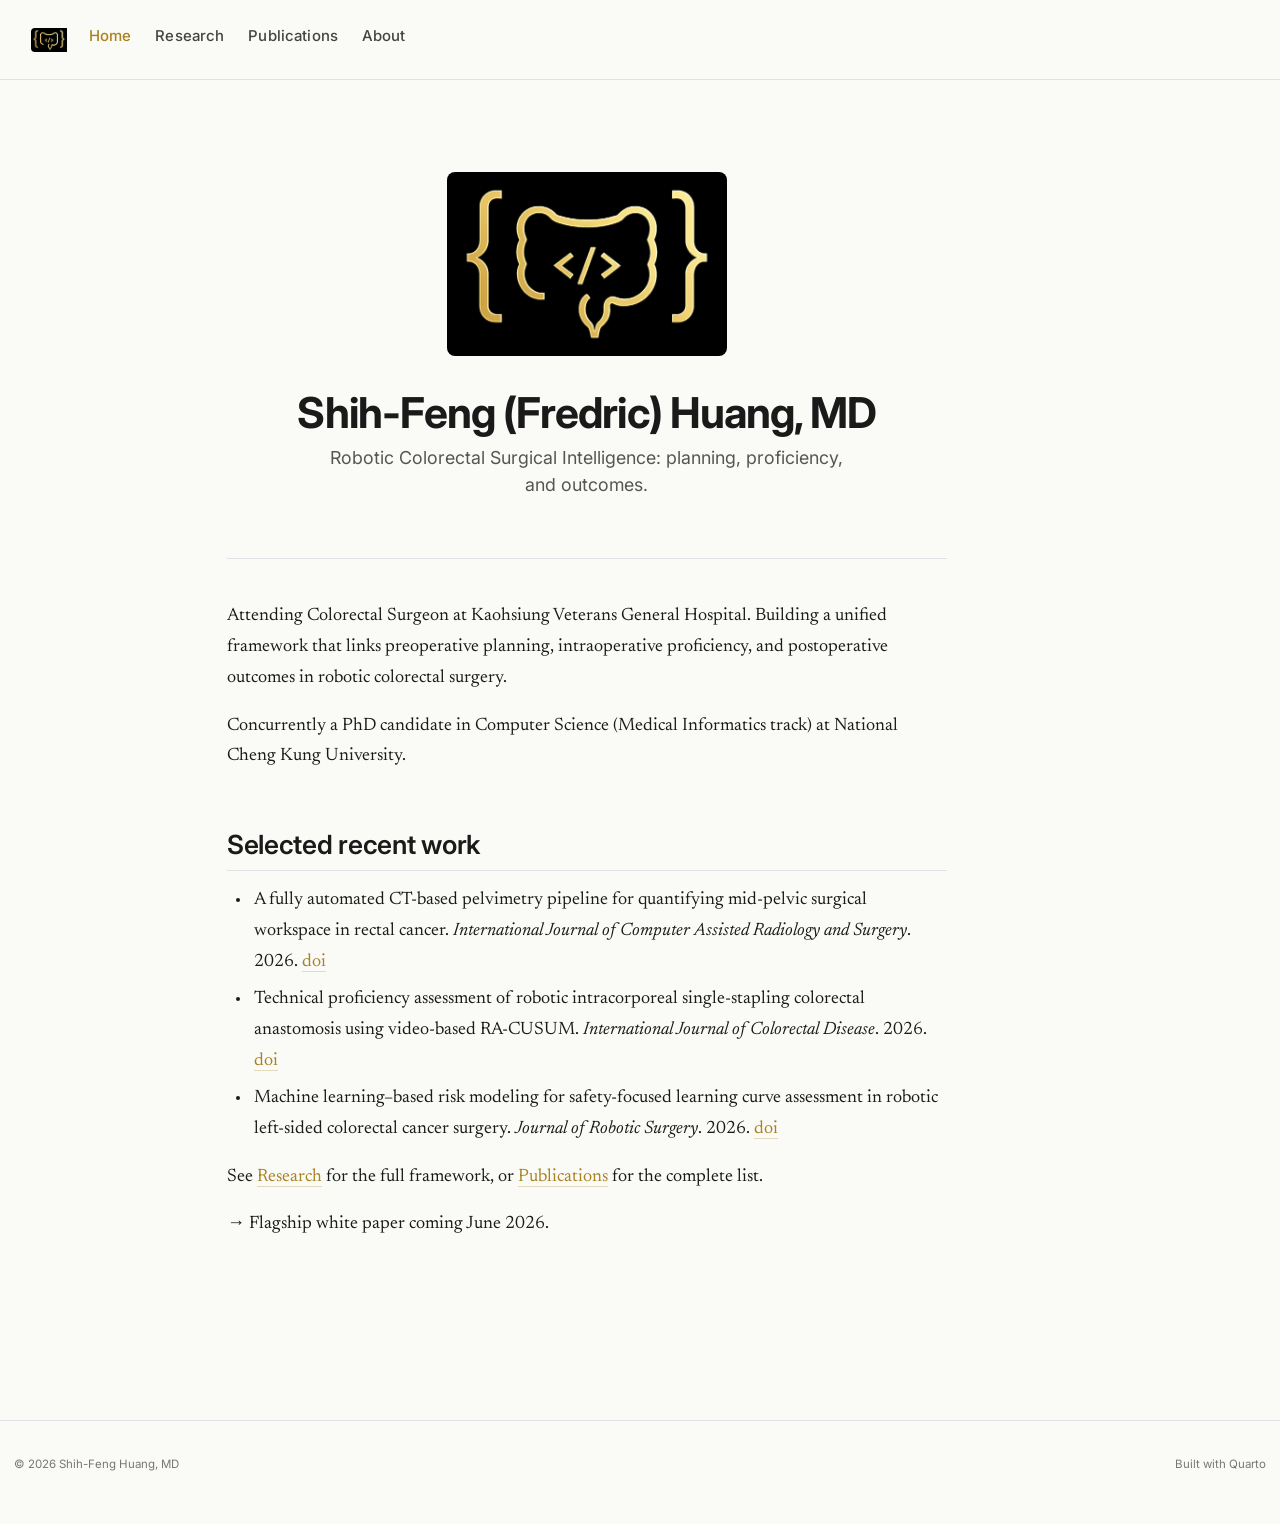
==== docs/index.html @ 1a80622a "Brand the site: Colon & Code_ logo, gold accent palette, serif typography, hero section" ====
<!DOCTYPE html>
<html xmlns="http://www.w3.org/1999/xhtml" lang="en" xml:lang="en"><head>

<meta charset="utf-8">
<meta name="generator" content="quarto-1.5.57">

<meta name="viewport" content="width=device-width, initial-scale=1.0, user-scalable=yes">


<title>Shih-Feng (Fredric) Huang, MD – Shih-Feng Huang, MD</title>
<style>
code{white-space: pre-wrap;}
span.smallcaps{font-variant: small-caps;}
div.columns{display: flex; gap: min(4vw, 1.5em);}
div.column{flex: auto; overflow-x: auto;}
div.hanging-indent{margin-left: 1.5em; text-indent: -1.5em;}
ul.task-list{list-style: none;}
ul.task-list li input[type="checkbox"] {
  width: 0.8em;
  margin: 0 0.8em 0.2em -1em; /* quarto-specific, see https://github.com/quarto-dev/quarto-cli/issues/4556 */ 
  vertical-align: middle;
}
</style>


<script src="site_libs/quarto-nav/quarto-nav.js"></script>
<script src="site_libs/quarto-nav/headroom.min.js"></script>
<script src="site_libs/clipboard/clipboard.min.js"></script>
<script src="site_libs/quarto-search/autocomplete.umd.js"></script>
<script src="site_libs/quarto-search/fuse.min.js"></script>
<script src="site_libs/quarto-search/quarto-search.js"></script>
<meta name="quarto:offset" content="./">
<link href="./assets/favicon.png" rel="icon" type="image/png">
<script src="site_libs/quarto-html/quarto.js"></script>
<script src="site_libs/quarto-html/popper.min.js"></script>
<script src="site_libs/quarto-html/tippy.umd.min.js"></script>
<script src="site_libs/quarto-html/anchor.min.js"></script>
<link href="site_libs/quarto-html/tippy.css" rel="stylesheet">
<link href="site_libs/quarto-html/quarto-syntax-highlighting.css" rel="stylesheet" id="quarto-text-highlighting-styles">
<script src="site_libs/bootstrap/bootstrap.min.js"></script>
<link href="site_libs/bootstrap/bootstrap-icons.css" rel="stylesheet">
<link href="site_libs/bootstrap/bootstrap.min.css" rel="stylesheet" id="quarto-bootstrap" data-mode="light">
<script id="quarto-search-options" type="application/json">{
  "location": "navbar",
  "copy-button": false,
  "collapse-after": 3,
  "panel-placement": "end",
  "type": "overlay",
  "limit": 50,
  "keyboard-shortcut": [
    "f",
    "/",
    "s"
  ],
  "show-item-context": false,
  "language": {
    "search-no-results-text": "No results",
    "search-matching-documents-text": "matching documents",
    "search-copy-link-title": "Copy link to search",
    "search-hide-matches-text": "Hide additional matches",
    "search-more-match-text": "more match in this document",
    "search-more-matches-text": "more matches in this document",
    "search-clear-button-title": "Clear",
    "search-text-placeholder": "",
    "search-detached-cancel-button-title": "Cancel",
    "search-submit-button-title": "Submit",
    "search-label": "Search"
  }
}</script>


</head>

<body class="nav-fixed fullcontent">

<div id="quarto-search-results"></div>
  <header id="quarto-header" class="headroom fixed-top">
    <nav class="navbar navbar-expand-lg " data-bs-theme="dark">
      <div class="navbar-container container-fluid">
      <div class="navbar-brand-container mx-auto">
    <a href="./index.html" class="navbar-brand navbar-brand-logo">
    <img src="./assets/logo-nav.png" alt="Colon &amp; Code_ brand mark" class="navbar-logo">
    </a>
  </div>
            <div id="quarto-search" class="" title="Search"></div>
          <button class="navbar-toggler" type="button" data-bs-toggle="collapse" data-bs-target="#navbarCollapse" aria-controls="navbarCollapse" role="menu" aria-expanded="false" aria-label="Toggle navigation" onclick="if (window.quartoToggleHeadroom) { window.quartoToggleHeadroom(); }">
  <span class="navbar-toggler-icon"></span>
</button>
          <div class="collapse navbar-collapse" id="navbarCollapse">
            <ul class="navbar-nav navbar-nav-scroll me-auto">
  <li class="nav-item">
    <a class="nav-link active" href="./index.html" aria-current="page"> 
<span class="menu-text">Home</span></a>
  </li>  
  <li class="nav-item">
    <a class="nav-link" href="./research.html"> 
<span class="menu-text">Research</span></a>
  </li>  
  <li class="nav-item">
    <a class="nav-link" href="./publications.html"> 
<span class="menu-text">Publications</span></a>
  </li>  
  <li class="nav-item">
    <a class="nav-link" href="./about.html"> 
<span class="menu-text">About</span></a>
  </li>  
</ul>
            <ul class="navbar-nav navbar-nav-scroll ms-auto">
  <li class="nav-item compact">
    <a class="nav-link" href="https://github.com/odafeng"> <i class="bi bi-github" role="img" aria-label="GitHub">
</i> 
<span class="menu-text"></span></a>
  </li>  
  <li class="nav-item compact">
    <a class="nav-link" href="https://www.linkedin.com/in/fredrichuang/"> <i class="bi bi-linkedin" role="img" aria-label="LinkedIn">
</i> 
<span class="menu-text"></span></a>
  </li>  
</ul>
          </div> <!-- /navcollapse -->
            <div class="quarto-navbar-tools">
</div>
      </div> <!-- /container-fluid -->
    </nav>
</header>
<!-- content -->
<div id="quarto-content" class="quarto-container page-columns page-rows-contents page-layout-article page-navbar">
<!-- sidebar -->
<!-- margin-sidebar -->
    
<!-- main -->
<main class="content" id="quarto-document-content">




<div class="hero-section">
<p><img src="assets/logo-hero.png" class="hero-logo img-fluid" alt="Colon &amp; Code_ brand mark"></p>
<section id="shih-feng-fredric-huang-md" class="level1">
<h1>Shih-Feng (Fredric) Huang, MD</h1>
<div class="hero-subtitle">
<p>Robotic Colorectal Surgical Intelligence: planning, proficiency, and outcomes.</p>
</div>
</section>
</div>
<p>Attending Colorectal Surgeon at Kaohsiung Veterans General Hospital. Building a unified framework that links preoperative planning, intraoperative proficiency, and postoperative outcomes in robotic colorectal surgery.</p>
<p>Concurrently a PhD candidate in Computer Science (Medical Informatics track) at National Cheng Kung University.</p>
<section id="selected-recent-work" class="level2">
<h2 class="anchored" data-anchor-id="selected-recent-work">Selected recent work</h2>
<ul>
<li>A fully automated CT-based pelvimetry pipeline for quantifying mid-pelvic surgical workspace in rectal cancer. <em>International Journal of Computer Assisted Radiology and Surgery</em>. 2026. <a href="https://doi.org/10.1007/s11548-026-03606-2">doi</a></li>
<li>Technical proficiency assessment of robotic intracorporeal single-stapling colorectal anastomosis using video-based RA-CUSUM. <em>International Journal of Colorectal Disease</em>. 2026. <a href="https://doi.org/10.1007/s00384-025-05078-3">doi</a></li>
<li>Machine learning–based risk modeling for safety-focused learning curve assessment in robotic left-sided colorectal cancer surgery. <em>Journal of Robotic Surgery</em>. 2026. <a href="https://doi.org/10.1007/s11701-025-03088-5">doi</a></li>
</ul>
<p>See <a href="./research.html">Research</a> for the full framework, or <a href="./publications.html">Publications</a> for the complete list.</p>
<p>→ Flagship white paper coming June 2026.</p>


</section>

</main> <!-- /main -->
<script id="quarto-html-after-body" type="application/javascript">
window.document.addEventListener("DOMContentLoaded", function (event) {
  const toggleBodyColorMode = (bsSheetEl) => {
    const mode = bsSheetEl.getAttribute("data-mode");
    const bodyEl = window.document.querySelector("body");
    if (mode === "dark") {
      bodyEl.classList.add("quarto-dark");
      bodyEl.classList.remove("quarto-light");
    } else {
      bodyEl.classList.add("quarto-light");
      bodyEl.classList.remove("quarto-dark");
    }
  }
  const toggleBodyColorPrimary = () => {
    const bsSheetEl = window.document.querySelector("link#quarto-bootstrap");
    if (bsSheetEl) {
      toggleBodyColorMode(bsSheetEl);
    }
  }
  toggleBodyColorPrimary();  
  const icon = "";
  const anchorJS = new window.AnchorJS();
  anchorJS.options = {
    placement: 'right',
    icon: icon
  };
  anchorJS.add('.anchored');
  const isCodeAnnotation = (el) => {
    for (const clz of el.classList) {
      if (clz.startsWith('code-annotation-')) {                     
        return true;
      }
    }
    return false;
  }
  const onCopySuccess = function(e) {
    // button target
    const button = e.trigger;
    // don't keep focus
    button.blur();
    // flash "checked"
    button.classList.add('code-copy-button-checked');
    var currentTitle = button.getAttribute("title");
    button.setAttribute("title", "Copied!");
    let tooltip;
    if (window.bootstrap) {
      button.setAttribute("data-bs-toggle", "tooltip");
      button.setAttribute("data-bs-placement", "left");
      button.setAttribute("data-bs-title", "Copied!");
      tooltip = new bootstrap.Tooltip(button, 
        { trigger: "manual", 
          customClass: "code-copy-button-tooltip",
          offset: [0, -8]});
      tooltip.show();    
    }
    setTimeout(function() {
      if (tooltip) {
        tooltip.hide();
        button.removeAttribute("data-bs-title");
        button.removeAttribute("data-bs-toggle");
        button.removeAttribute("data-bs-placement");
      }
      button.setAttribute("title", currentTitle);
      button.classList.remove('code-copy-button-checked');
    }, 1000);
    // clear code selection
    e.clearSelection();
  }
  const getTextToCopy = function(trigger) {
      const codeEl = trigger.previousElementSibling.cloneNode(true);
      for (const childEl of codeEl.children) {
        if (isCodeAnnotation(childEl)) {
          childEl.remove();
        }
      }
      return codeEl.innerText;
  }
  const clipboard = new window.ClipboardJS('.code-copy-button:not([data-in-quarto-modal])', {
    text: getTextToCopy
  });
  clipboard.on('success', onCopySuccess);
  if (window.document.getElementById('quarto-embedded-source-code-modal')) {
    // For code content inside modals, clipBoardJS needs to be initialized with a container option
    // TODO: Check when it could be a function (https://github.com/zenorocha/clipboard.js/issues/860)
    const clipboardModal = new window.ClipboardJS('.code-copy-button[data-in-quarto-modal]', {
      text: getTextToCopy,
      container: window.document.getElementById('quarto-embedded-source-code-modal')
    });
    clipboardModal.on('success', onCopySuccess);
  }
    var localhostRegex = new RegExp(/^(?:http|https):\/\/localhost\:?[0-9]*\//);
    var mailtoRegex = new RegExp(/^mailto:/);
      var filterRegex = new RegExp("https:\/\/research\.shihfenghuang\.com");
    var isInternal = (href) => {
        return filterRegex.test(href) || localhostRegex.test(href) || mailtoRegex.test(href);
    }
    // Inspect non-navigation links and adorn them if external
 	var links = window.document.querySelectorAll('a[href]:not(.nav-link):not(.navbar-brand):not(.toc-action):not(.sidebar-link):not(.sidebar-item-toggle):not(.pagination-link):not(.no-external):not([aria-hidden]):not(.dropdown-item):not(.quarto-navigation-tool):not(.about-link)');
    for (var i=0; i<links.length; i++) {
      const link = links[i];
      if (!isInternal(link.href)) {
        // undo the damage that might have been done by quarto-nav.js in the case of
        // links that we want to consider external
        if (link.dataset.originalHref !== undefined) {
          link.href = link.dataset.originalHref;
        }
      }
    }
  function tippyHover(el, contentFn, onTriggerFn, onUntriggerFn) {
    const config = {
      allowHTML: true,
      maxWidth: 500,
      delay: 100,
      arrow: false,
      appendTo: function(el) {
          return el.parentElement;
      },
      interactive: true,
      interactiveBorder: 10,
      theme: 'quarto',
      placement: 'bottom-start',
    };
    if (contentFn) {
      config.content = contentFn;
    }
    if (onTriggerFn) {
      config.onTrigger = onTriggerFn;
    }
    if (onUntriggerFn) {
      config.onUntrigger = onUntriggerFn;
    }
    window.tippy(el, config); 
  }
  const noterefs = window.document.querySelectorAll('a[role="doc-noteref"]');
  for (var i=0; i<noterefs.length; i++) {
    const ref = noterefs[i];
    tippyHover(ref, function() {
      // use id or data attribute instead here
      let href = ref.getAttribute('data-footnote-href') || ref.getAttribute('href');
      try { href = new URL(href).hash; } catch {}
      const id = href.replace(/^#\/?/, "");
      const note = window.document.getElementById(id);
      if (note) {
        return note.innerHTML;
      } else {
        return "";
      }
    });
  }
  const xrefs = window.document.querySelectorAll('a.quarto-xref');
  const processXRef = (id, note) => {
    // Strip column container classes
    const stripColumnClz = (el) => {
      el.classList.remove("page-full", "page-columns");
      if (el.children) {
        for (const child of el.children) {
          stripColumnClz(child);
        }
      }
    }
    stripColumnClz(note)
    if (id === null || id.startsWith('sec-')) {
      // Special case sections, only their first couple elements
      const container = document.createElement("div");
      if (note.children && note.children.length > 2) {
        container.appendChild(note.children[0].cloneNode(true));
        for (let i = 1; i < note.children.length; i++) {
          const child = note.children[i];
          if (child.tagName === "P" && child.innerText === "") {
            continue;
          } else {
            container.appendChild(child.cloneNode(true));
            break;
          }
        }
        if (window.Quarto?.typesetMath) {
          window.Quarto.typesetMath(container);
        }
        return container.innerHTML
      } else {
        if (window.Quarto?.typesetMath) {
          window.Quarto.typesetMath(note);
        }
        return note.innerHTML;
      }
    } else {
      // Remove any anchor links if they are present
      const anchorLink = note.querySelector('a.anchorjs-link');
      if (anchorLink) {
        anchorLink.remove();
      }
      if (window.Quarto?.typesetMath) {
        window.Quarto.typesetMath(note);
      }
      // TODO in 1.5, we should make sure this works without a callout special case
      if (note.classList.contains("callout")) {
        return note.outerHTML;
      } else {
        return note.innerHTML;
      }
    }
  }
  for (var i=0; i<xrefs.length; i++) {
    const xref = xrefs[i];
    tippyHover(xref, undefined, function(instance) {
      instance.disable();
      let url = xref.getAttribute('href');
      let hash = undefined; 
      if (url.startsWith('#')) {
        hash = url;
      } else {
        try { hash = new URL(url).hash; } catch {}
      }
      if (hash) {
        const id = hash.replace(/^#\/?/, "");
        const note = window.document.getElementById(id);
        if (note !== null) {
          try {
            const html = processXRef(id, note.cloneNode(true));
            instance.setContent(html);
          } finally {
            instance.enable();
            instance.show();
          }
        } else {
          // See if we can fetch this
          fetch(url.split('#')[0])
          .then(res => res.text())
          .then(html => {
            const parser = new DOMParser();
            const htmlDoc = parser.parseFromString(html, "text/html");
            const note = htmlDoc.getElementById(id);
            if (note !== null) {
              const html = processXRef(id, note);
              instance.setContent(html);
            } 
          }).finally(() => {
            instance.enable();
            instance.show();
          });
        }
      } else {
        // See if we can fetch a full url (with no hash to target)
        // This is a special case and we should probably do some content thinning / targeting
        fetch(url)
        .then(res => res.text())
        .then(html => {
          const parser = new DOMParser();
          const htmlDoc = parser.parseFromString(html, "text/html");
          const note = htmlDoc.querySelector('main.content');
          if (note !== null) {
            // This should only happen for chapter cross references
            // (since there is no id in the URL)
            // remove the first header
            if (note.children.length > 0 && note.children[0].tagName === "HEADER") {
              note.children[0].remove();
            }
            const html = processXRef(null, note);
            instance.setContent(html);
          } 
        }).finally(() => {
          instance.enable();
          instance.show();
        });
      }
    }, function(instance) {
    });
  }
      let selectedAnnoteEl;
      const selectorForAnnotation = ( cell, annotation) => {
        let cellAttr = 'data-code-cell="' + cell + '"';
        let lineAttr = 'data-code-annotation="' +  annotation + '"';
        const selector = 'span[' + cellAttr + '][' + lineAttr + ']';
        return selector;
      }
      const selectCodeLines = (annoteEl) => {
        const doc = window.document;
        const targetCell = annoteEl.getAttribute("data-target-cell");
        const targetAnnotation = annoteEl.getAttribute("data-target-annotation");
        const annoteSpan = window.document.querySelector(selectorForAnnotation(targetCell, targetAnnotation));
        const lines = annoteSpan.getAttribute("data-code-lines").split(",");
        const lineIds = lines.map((line) => {
          return targetCell + "-" + line;
        })
        let top = null;
        let height = null;
        let parent = null;
        if (lineIds.length > 0) {
            //compute the position of the single el (top and bottom and make a div)
            const el = window.document.getElementById(lineIds[0]);
            top = el.offsetTop;
            height = el.offsetHeight;
            parent = el.parentElement.parentElement;
          if (lineIds.length > 1) {
            const lastEl = window.document.getElementById(lineIds[lineIds.length - 1]);
            const bottom = lastEl.offsetTop + lastEl.offsetHeight;
            height = bottom - top;
          }
          if (top !== null && height !== null && parent !== null) {
            // cook up a div (if necessary) and position it 
            let div = window.document.getElementById("code-annotation-line-highlight");
            if (div === null) {
              div = window.document.createElement("div");
              div.setAttribute("id", "code-annotation-line-highlight");
              div.style.position = 'absolute';
              parent.appendChild(div);
            }
            div.style.top = top - 2 + "px";
            div.style.height = height + 4 + "px";
            div.style.left = 0;
            let gutterDiv = window.document.getElementById("code-annotation-line-highlight-gutter");
            if (gutterDiv === null) {
              gutterDiv = window.document.createElement("div");
              gutterDiv.setAttribute("id", "code-annotation-line-highlight-gutter");
              gutterDiv.style.position = 'absolute';
              const codeCell = window.document.getElementById(targetCell);
              const gutter = codeCell.querySelector('.code-annotation-gutter');
              gutter.appendChild(gutterDiv);
            }
            gutterDiv.style.top = top - 2 + "px";
            gutterDiv.style.height = height + 4 + "px";
          }
          selectedAnnoteEl = annoteEl;
        }
      };
      const unselectCodeLines = () => {
        const elementsIds = ["code-annotation-line-highlight", "code-annotation-line-highlight-gutter"];
        elementsIds.forEach((elId) => {
          const div = window.document.getElementById(elId);
          if (div) {
            div.remove();
          }
        });
        selectedAnnoteEl = undefined;
      };
        // Handle positioning of the toggle
    window.addEventListener(
      "resize",
      throttle(() => {
        elRect = undefined;
        if (selectedAnnoteEl) {
          selectCodeLines(selectedAnnoteEl);
        }
      }, 10)
    );
    function throttle(fn, ms) {
    let throttle = false;
    let timer;
      return (...args) => {
        if(!throttle) { // first call gets through
            fn.apply(this, args);
            throttle = true;
        } else { // all the others get throttled
            if(timer) clearTimeout(timer); // cancel #2
            timer = setTimeout(() => {
              fn.apply(this, args);
              timer = throttle = false;
            }, ms);
        }
      };
    }
      // Attach click handler to the DT
      const annoteDls = window.document.querySelectorAll('dt[data-target-cell]');
      for (const annoteDlNode of annoteDls) {
        annoteDlNode.addEventListener('click', (event) => {
          const clickedEl = event.target;
          if (clickedEl !== selectedAnnoteEl) {
            unselectCodeLines();
            const activeEl = window.document.querySelector('dt[data-target-cell].code-annotation-active');
            if (activeEl) {
              activeEl.classList.remove('code-annotation-active');
            }
            selectCodeLines(clickedEl);
            clickedEl.classList.add('code-annotation-active');
          } else {
            // Unselect the line
            unselectCodeLines();
            clickedEl.classList.remove('code-annotation-active');
          }
        });
      }
  const findCites = (el) => {
    const parentEl = el.parentElement;
    if (parentEl) {
      const cites = parentEl.dataset.cites;
      if (cites) {
        return {
          el,
          cites: cites.split(' ')
        };
      } else {
        return findCites(el.parentElement)
      }
    } else {
      return undefined;
    }
  };
  var bibliorefs = window.document.querySelectorAll('a[role="doc-biblioref"]');
  for (var i=0; i<bibliorefs.length; i++) {
    const ref = bibliorefs[i];
    const citeInfo = findCites(ref);
    if (citeInfo) {
      tippyHover(citeInfo.el, function() {
        var popup = window.document.createElement('div');
        citeInfo.cites.forEach(function(cite) {
          var citeDiv = window.document.createElement('div');
          citeDiv.classList.add('hanging-indent');
          citeDiv.classList.add('csl-entry');
          var biblioDiv = window.document.getElementById('ref-' + cite);
          if (biblioDiv) {
            citeDiv.innerHTML = biblioDiv.innerHTML;
          }
          popup.appendChild(citeDiv);
        });
        return popup.innerHTML;
      });
    }
  }
});
</script>
</div> <!-- /content -->
<footer class="footer">
  <div class="nav-footer">
    <div class="nav-footer-left">
<p>© 2026 Shih-Feng Huang, MD</p>
</div>   
    <div class="nav-footer-center">
      &nbsp;
    </div>
    <div class="nav-footer-right">
<p>Built with <a href="https://quarto.org">Quarto</a></p>
</div>
  </div>
</footer>




</body></html>
---- docs/site_libs/quarto-html/tippy.css ----
.tippy-box[data-animation=fade][data-state=hidden]{opacity:0}[data-tippy-root]{max-width:calc(100vw - 10px)}.tippy-box{position:relative;background-color:#333;color:#fff;border-radius:4px;font-size:14px;line-height:1.4;white-space:normal;outline:0;transition-property:transform,visibility,opacity}.tippy-box[data-placement^=top]>.tippy-arrow{bottom:0}.tippy-box[data-placement^=top]>.tippy-arrow:before{bottom:-7px;left:0;border-width:8px 8px 0;border-top-color:initial;transform-origin:center top}.tippy-box[data-placement^=bottom]>.tippy-arrow{top:0}.tippy-box[data-placement^=bottom]>.tippy-arrow:before{top:-7px;left:0;border-width:0 8px 8px;border-bottom-color:initial;transform-origin:center bottom}.tippy-box[data-placement^=left]>.tippy-arrow{right:0}.tippy-box[data-placement^=left]>.tippy-arrow:before{border-width:8px 0 8px 8px;border-left-color:initial;right:-7px;transform-origin:center left}.tippy-box[data-placement^=right]>.tippy-arrow{left:0}.tippy-box[data-placement^=right]>.tippy-arrow:before{left:-7px;border-width:8px 8px 8px 0;border-right-color:initial;transform-origin:center right}.tippy-box[data-inertia][data-state=visible]{transition-timing-function:cubic-bezier(.54,1.5,.38,1.11)}.tippy-arrow{width:16px;height:16px;color:#333}.tippy-arrow:before{content:"";position:absolute;border-color:transparent;border-style:solid}.tippy-content{position:relative;padding:5px 9px;z-index:1}
---- docs/site_libs/quarto-html/quarto-syntax-highlighting.css ----
/* quarto syntax highlight colors */
:root {
  --quarto-hl-ot-color: #003B4F;
  --quarto-hl-at-color: #657422;
  --quarto-hl-ss-color: #20794D;
  --quarto-hl-an-color: #5E5E5E;
  --quarto-hl-fu-color: #4758AB;
  --quarto-hl-st-color: #20794D;
  --quarto-hl-cf-color: #003B4F;
  --quarto-hl-op-color: #5E5E5E;
  --quarto-hl-er-color: #AD0000;
  --quarto-hl-bn-color: #AD0000;
  --quarto-hl-al-color: #AD0000;
  --quarto-hl-va-color: #111111;
  --quarto-hl-bu-color: inherit;
  --quarto-hl-ex-color: inherit;
  --quarto-hl-pp-color: #AD0000;
  --quarto-hl-in-color: #5E5E5E;
  --quarto-hl-vs-color: #20794D;
  --quarto-hl-wa-color: #5E5E5E;
  --quarto-hl-do-color: #5E5E5E;
  --quarto-hl-im-color: #00769E;
  --quarto-hl-ch-color: #20794D;
  --quarto-hl-dt-color: #AD0000;
  --quarto-hl-fl-color: #AD0000;
  --quarto-hl-co-color: #5E5E5E;
  --quarto-hl-cv-color: #5E5E5E;
  --quarto-hl-cn-color: #8f5902;
  --quarto-hl-sc-color: #5E5E5E;
  --quarto-hl-dv-color: #AD0000;
  --quarto-hl-kw-color: #003B4F;
}

/* other quarto variables */
:root {
  --quarto-font-monospace: "JetBrains Mono", "SF Mono", Menlo, monospace;
}

pre > code.sourceCode > span {
  color: #003B4F;
}

code span {
  color: #003B4F;
}

code.sourceCode > span {
  color: #003B4F;
}

div.sourceCode,
div.sourceCode pre.sourceCode {
  color: #003B4F;
}

code span.ot {
  color: #003B4F;
  font-style: inherit;
}

code span.at {
  color: #657422;
  font-style: inherit;
}

code span.ss {
  color: #20794D;
  font-style: inherit;
}

code span.an {
  color: #5E5E5E;
  font-style: inherit;
}

code span.fu {
  color: #4758AB;
  font-style: inherit;
}

code span.st {
  color: #20794D;
  font-style: inherit;
}

code span.cf {
  color: #003B4F;
  font-weight: bold;
  font-style: inherit;
}

code span.op {
  color: #5E5E5E;
  font-style: inherit;
}

code span.er {
  color: #AD0000;
  font-style: inherit;
}

code span.bn {
  color: #AD0000;
  font-style: inherit;
}

code span.al {
  color: #AD0000;
  font-style: inherit;
}

code span.va {
  color: #111111;
  font-style: inherit;
}

code span.bu {
  font-style: inherit;
}

code span.ex {
  font-style: inherit;
}

code span.pp {
  color: #AD0000;
  font-style: inherit;
}

code span.in {
  color: #5E5E5E;
  font-style: inherit;
}

code span.vs {
  color: #20794D;
  font-style: inherit;
}

code span.wa {
  color: #5E5E5E;
  font-style: italic;
}

code span.do {
  color: #5E5E5E;
  font-style: italic;
}

code span.im {
  color: #00769E;
  font-style: inherit;
}

code span.ch {
  color: #20794D;
  font-style: inherit;
}

code span.dt {
  color: #AD0000;
  font-style: inherit;
}

code span.fl {
  color: #AD0000;
  font-style: inherit;
}

code span.co {
  color: #5E5E5E;
  font-style: inherit;
}

code span.cv {
  color: #5E5E5E;
  font-style: italic;
}

code span.cn {
  color: #8f5902;
  font-style: inherit;
}

code span.sc {
  color: #5E5E5E;
  font-style: inherit;
}

code span.dv {
  color: #AD0000;
  font-style: inherit;
}

code span.kw {
  color: #003B4F;
  font-weight: bold;
  font-style: inherit;
}

.prevent-inlining {
  content: "</";
}

/*# sourceMappingURL=debc5d5d77c3f9108843748ff7464032.css.map */
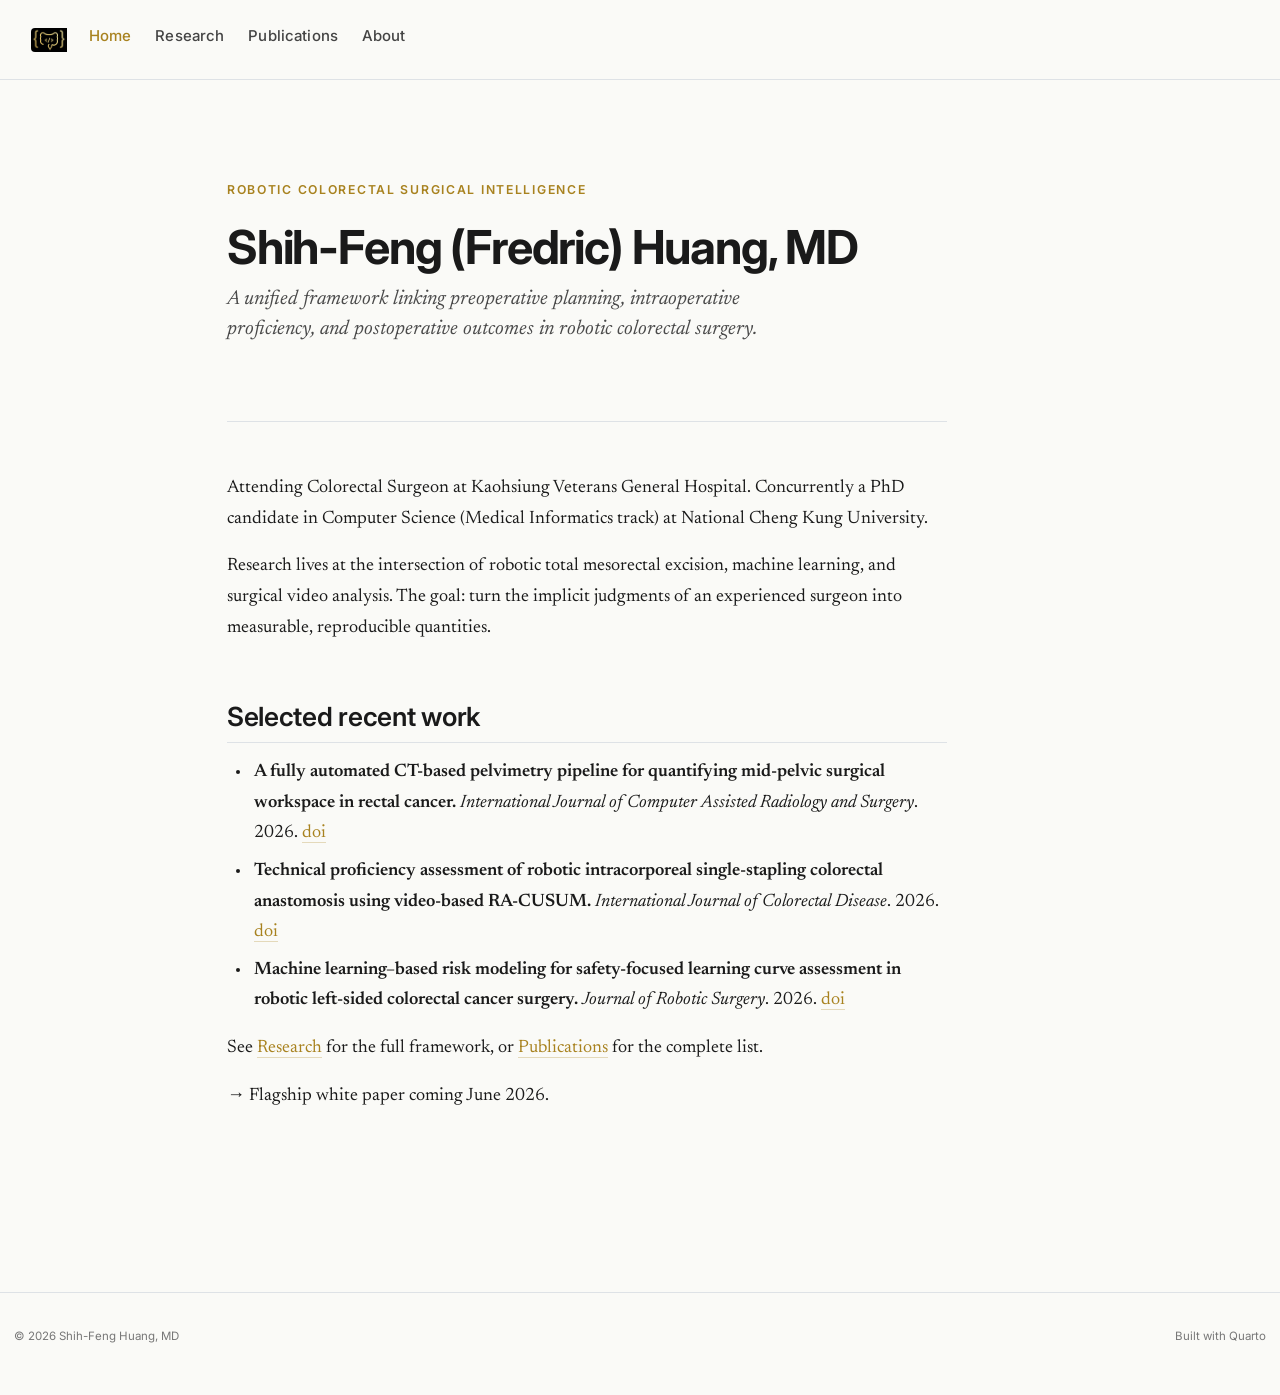
==== commit cd3ad803: "Redesign hero: typography-led, remove banner logo (kept in navbar only)" ====
--- a/docs/index.html
+++ b/docs/index.html
@@ -135,22 +135,24 @@
 
 
 <div class="hero-section">
-<p><img src="assets/logo-hero.png" class="hero-logo img-fluid" alt="Colon &amp; Code_ brand mark"></p>
+<div class="hero-kicker">
+<p>Robotic Colorectal Surgical Intelligence</p>
+</div>
 <section id="shih-feng-fredric-huang-md" class="level1">
 <h1>Shih-Feng (Fredric) Huang, MD</h1>
 <div class="hero-subtitle">
-<p>Robotic Colorectal Surgical Intelligence: planning, proficiency, and outcomes.</p>
+<p>A unified framework linking preoperative planning, intraoperative proficiency, and postoperative outcomes in robotic colorectal surgery.</p>
 </div>
 </section>
 </div>
-<p>Attending Colorectal Surgeon at Kaohsiung Veterans General Hospital. Building a unified framework that links preoperative planning, intraoperative proficiency, and postoperative outcomes in robotic colorectal surgery.</p>
-<p>Concurrently a PhD candidate in Computer Science (Medical Informatics track) at National Cheng Kung University.</p>
+<p>Attending Colorectal Surgeon at Kaohsiung Veterans General Hospital. Concurrently a PhD candidate in Computer Science (Medical Informatics track) at National Cheng Kung University.</p>
+<p>Research lives at the intersection of robotic total mesorectal excision, machine learning, and surgical video analysis. The goal: turn the implicit judgments of an experienced surgeon into measurable, reproducible quantities.</p>
 <section id="selected-recent-work" class="level2">
 <h2 class="anchored" data-anchor-id="selected-recent-work">Selected recent work</h2>
 <ul>
-<li>A fully automated CT-based pelvimetry pipeline for quantifying mid-pelvic surgical workspace in rectal cancer. <em>International Journal of Computer Assisted Radiology and Surgery</em>. 2026. <a href="https://doi.org/10.1007/s11548-026-03606-2">doi</a></li>
-<li>Technical proficiency assessment of robotic intracorporeal single-stapling colorectal anastomosis using video-based RA-CUSUM. <em>International Journal of Colorectal Disease</em>. 2026. <a href="https://doi.org/10.1007/s00384-025-05078-3">doi</a></li>
-<li>Machine learning–based risk modeling for safety-focused learning curve assessment in robotic left-sided colorectal cancer surgery. <em>Journal of Robotic Surgery</em>. 2026. <a href="https://doi.org/10.1007/s11701-025-03088-5">doi</a></li>
+<li><strong>A fully automated CT-based pelvimetry pipeline for quantifying mid-pelvic surgical workspace in rectal cancer.</strong> <em>International Journal of Computer Assisted Radiology and Surgery</em>. 2026. <a href="https://doi.org/10.1007/s11548-026-03606-2">doi</a></li>
+<li><strong>Technical proficiency assessment of robotic intracorporeal single-stapling colorectal anastomosis using video-based RA-CUSUM.</strong> <em>International Journal of Colorectal Disease</em>. 2026. <a href="https://doi.org/10.1007/s00384-025-05078-3">doi</a></li>
+<li><strong>Machine learning–based risk modeling for safety-focused learning curve assessment in robotic left-sided colorectal cancer surgery.</strong> <em>Journal of Robotic Surgery</em>. 2026. <a href="https://doi.org/10.1007/s11701-025-03088-5">doi</a></li>
 </ul>
 <p>See <a href="./research.html">Research</a> for the full framework, or <a href="./publications.html">Publications</a> for the complete list.</p>
 <p>→ Flagship white paper coming June 2026.</p>
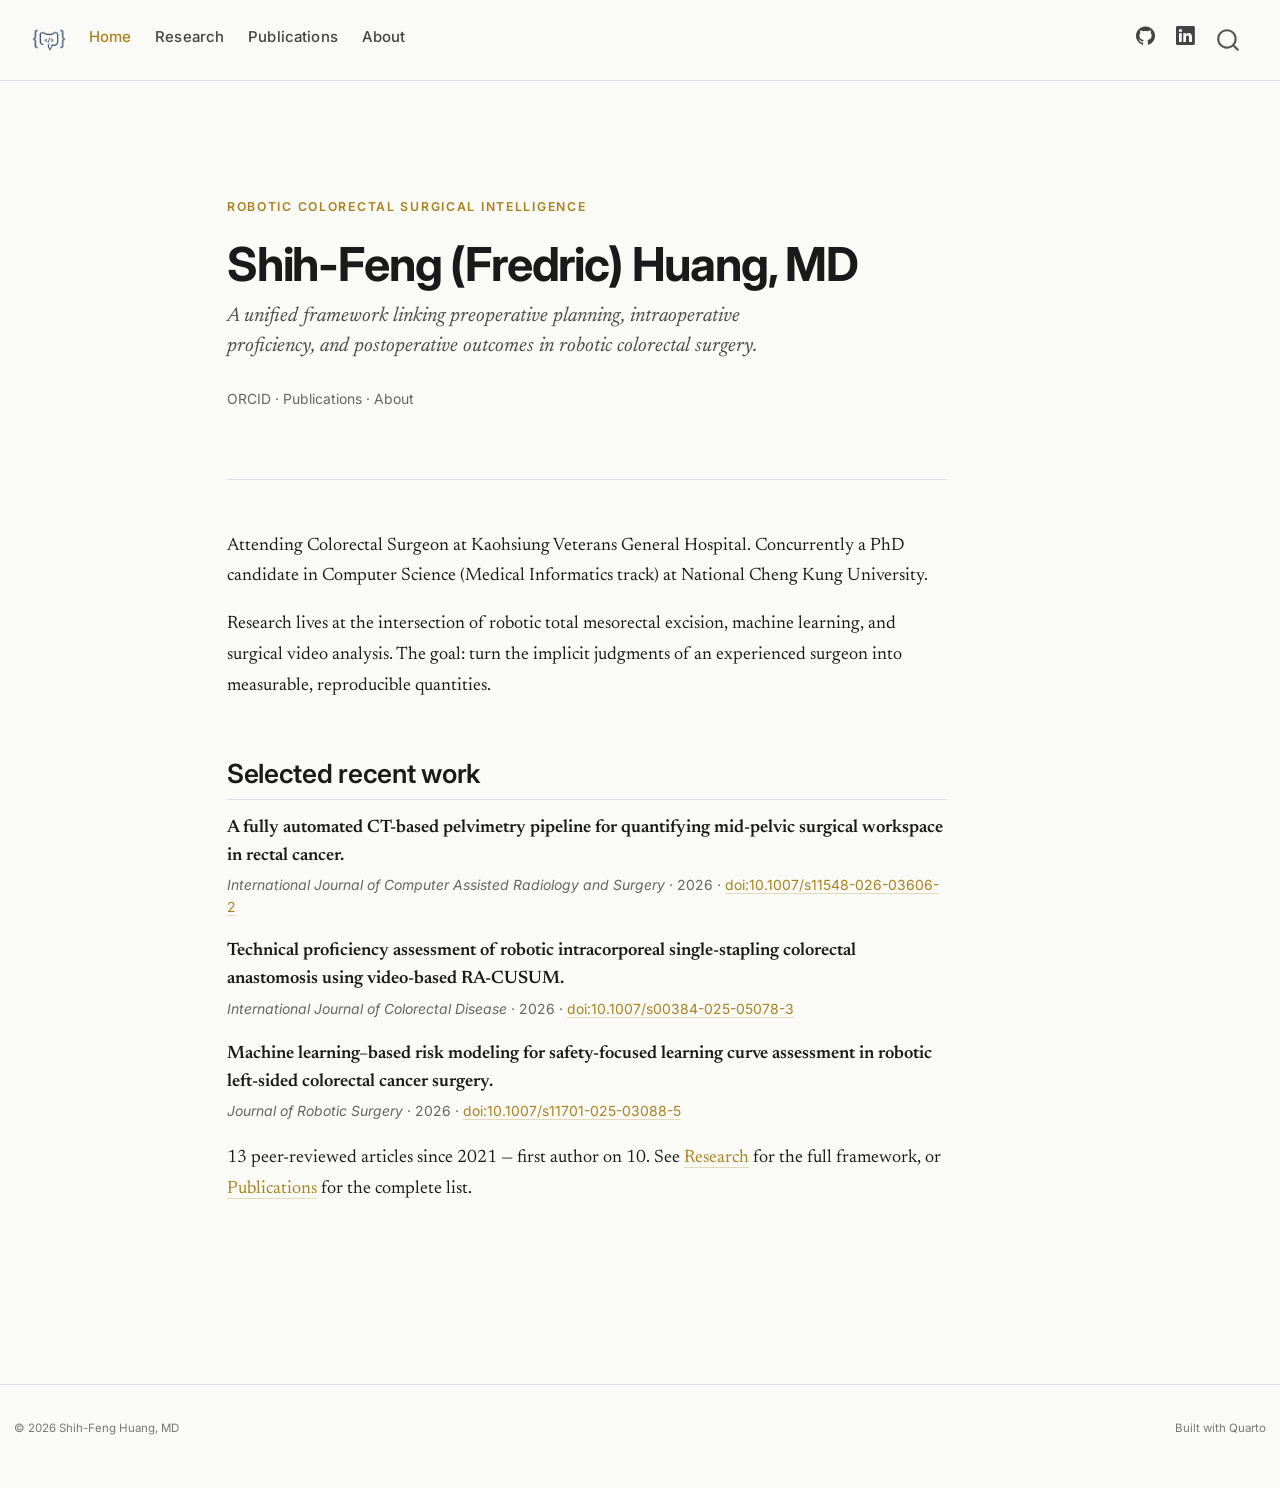
==== commit 7cbc8d50: "feat: polish homepage — hero links, styled pub list, og/twitter metadata - Remove stale 'white paper" ====
--- a/docs/index.html
+++ b/docs/index.html
@@ -2,13 +2,17 @@
 <html xmlns="http://www.w3.org/1999/xhtml" lang="en" xml:lang="en"><head>
 
 <meta charset="utf-8">
-<meta name="generator" content="quarto-1.5.57">
+<meta name="generator" content="quarto-1.9.37">
 
 <meta name="viewport" content="width=device-width, initial-scale=1.0, user-scalable=yes">
 
+<meta name="description" content="Shih-Feng (Fredric) Huang, MD — attending colorectal surgeon and CS PhD candidate. Robotic Colorectal Surgical Intelligence: preoperative planning, intraoperative proficiency, postoperative outcomes.">
 
 <title>Shih-Feng (Fredric) Huang, MD – Shih-Feng Huang, MD</title>
 <style>
+/* Default styles provided by pandoc.
+** See https://pandoc.org/MANUAL.html#variables-for-html for config info.
+*/
 code{white-space: pre-wrap;}
 span.smallcaps{font-variant: small-caps;}
 div.columns{display: flex; gap: min(4vw, 1.5em);}
@@ -31,15 +35,16 @@
 <script src="site_libs/quarto-search/quarto-search.js"></script>
 <meta name="quarto:offset" content="./">
 <link href="./assets/favicon.png" rel="icon" type="image/png">
-<script src="site_libs/quarto-html/quarto.js"></script>
+<script src="site_libs/quarto-html/quarto.js" type="module"></script>
+<script src="site_libs/quarto-html/tabsets/tabsets.js" type="module"></script>
 <script src="site_libs/quarto-html/popper.min.js"></script>
 <script src="site_libs/quarto-html/tippy.umd.min.js"></script>
 <script src="site_libs/quarto-html/anchor.min.js"></script>
 <link href="site_libs/quarto-html/tippy.css" rel="stylesheet">
-<link href="site_libs/quarto-html/quarto-syntax-highlighting.css" rel="stylesheet" id="quarto-text-highlighting-styles">
+<link href="site_libs/quarto-html/quarto-syntax-highlighting-ce9af5621250e8d6d0230c3c37461b05.css" rel="stylesheet" id="quarto-text-highlighting-styles">
 <script src="site_libs/bootstrap/bootstrap.min.js"></script>
 <link href="site_libs/bootstrap/bootstrap-icons.css" rel="stylesheet">
-<link href="site_libs/bootstrap/bootstrap.min.css" rel="stylesheet" id="quarto-bootstrap" data-mode="light">
+<link href="site_libs/bootstrap/bootstrap-233e880a6268d809bb0453bc254fcdab.min.css" rel="stylesheet" append-hash="true" id="quarto-bootstrap" data-mode="light">
 <script id="quarto-search-options" type="application/json">{
   "location": "navbar",
   "copy-button": false,
@@ -69,9 +74,21 @@
 }</script>
 
 
+<meta property="og:title" content="Shih-Feng (Fredric) Huang, MD">
+<meta property="og:description" content="Shih-Feng (Fredric) Huang, MD — attending colorectal surgeon and CS PhD candidate. Robotic Colorectal Surgical Intelligence: preoperative planning, intraoperative proficiency, postoperative outcomes.">
+<meta property="og:image" content="https://research.shihfenghuang.com/assets/favicon-512.png">
+<meta property="og:site_name" content="Shih-Feng Huang, MD">
+<meta property="og:image:height" content="512">
+<meta property="og:image:width" content="512">
+<meta name="twitter:title" content="Shih-Feng (Fredric) Huang, MD">
+<meta name="twitter:description" content="Shih-Feng (Fredric) Huang, MD — attending colorectal surgeon and CS PhD candidate. Robotic Colorectal Surgical Intelligence: preoperative planning, intraoperative proficiency, postoperative outcomes.">
+<meta name="twitter:image" content="https://research.shihfenghuang.com/assets/favicon-512.png">
+<meta name="twitter:card" content="summary">
+<meta name="twitter:image-height" content="512">
+<meta name="twitter:image-width" content="512">
 </head>
 
-<body class="nav-fixed fullcontent">
+<body class="nav-fixed fullcontent quarto-light">
 
 <div id="quarto-search-results"></div>
   <header id="quarto-header" class="headroom fixed-top">
@@ -79,7 +96,8 @@
       <div class="navbar-container container-fluid">
       <div class="navbar-brand-container mx-auto">
     <a href="./index.html" class="navbar-brand navbar-brand-logo">
-    <img src="./assets/logo-nav.png" alt="Colon &amp; Code_ brand mark" class="navbar-logo">
+    <img src="./assets/logo-nav.png" alt="Colon &amp; Code_ brand mark" class="navbar-logo light-content">
+    <img src="./assets/logo-nav.png" alt="Colon &amp; Code_ brand mark" class="navbar-logo dark-content">
     </a>
   </div>
             <div id="quarto-search" class="" title="Search"></div>
@@ -129,7 +147,7 @@
 <!-- margin-sidebar -->
     
 <!-- main -->
-<main class="content" id="quarto-document-content">
+<main class="content" id="quarto-document-content"><header id="title-block-header" class="quarto-title-block"></header>
 
 
 
@@ -143,258 +161,266 @@
 <div class="hero-subtitle">
 <p>A unified framework linking preoperative planning, intraoperative proficiency, and postoperative outcomes in robotic colorectal surgery.</p>
 </div>
+<div class="hero-links">
+<p><a href="https://orcid.org/0000-0002-8037-4074">ORCID</a> · <a href="./publications.html">Publications</a> · <a href="./about.html">About</a></p>
+</div>
 </section>
 </div>
 <p>Attending Colorectal Surgeon at Kaohsiung Veterans General Hospital. Concurrently a PhD candidate in Computer Science (Medical Informatics track) at National Cheng Kung University.</p>
 <p>Research lives at the intersection of robotic total mesorectal excision, machine learning, and surgical video analysis. The goal: turn the implicit judgments of an experienced surgeon into measurable, reproducible quantities.</p>
 <section id="selected-recent-work" class="level2">
 <h2 class="anchored" data-anchor-id="selected-recent-work">Selected recent work</h2>
+<div class="home-pubs">
 <ul>
-<li><strong>A fully automated CT-based pelvimetry pipeline for quantifying mid-pelvic surgical workspace in rectal cancer.</strong> <em>International Journal of Computer Assisted Radiology and Surgery</em>. 2026. <a href="https://doi.org/10.1007/s11548-026-03606-2">doi</a></li>
-<li><strong>Technical proficiency assessment of robotic intracorporeal single-stapling colorectal anastomosis using video-based RA-CUSUM.</strong> <em>International Journal of Colorectal Disease</em>. 2026. <a href="https://doi.org/10.1007/s00384-025-05078-3">doi</a></li>
-<li><strong>Machine learning–based risk modeling for safety-focused learning curve assessment in robotic left-sided colorectal cancer surgery.</strong> <em>Journal of Robotic Surgery</em>. 2026. <a href="https://doi.org/10.1007/s11701-025-03088-5">doi</a></li>
+<li><strong>A fully automated CT-based pelvimetry pipeline for quantifying mid-pelvic surgical workspace in rectal cancer.</strong> <span class="pub-meta"><em>International Journal of Computer Assisted Radiology and Surgery</em> · 2026 · <a href="https://doi.org/10.1007/s11548-026-03606-2">doi:10.1007/s11548-026-03606-2</a></span></li>
+<li><strong>Technical proficiency assessment of robotic intracorporeal single-stapling colorectal anastomosis using video-based RA-CUSUM.</strong> <span class="pub-meta"><em>International Journal of Colorectal Disease</em> · 2026 · <a href="https://doi.org/10.1007/s00384-025-05078-3">doi:10.1007/s00384-025-05078-3</a></span></li>
+<li><strong>Machine learning–based risk modeling for safety-focused learning curve assessment in robotic left-sided colorectal cancer surgery.</strong> <span class="pub-meta"><em>Journal of Robotic Surgery</em> · 2026 · <a href="https://doi.org/10.1007/s11701-025-03088-5">doi:10.1007/s11701-025-03088-5</a></span></li>
 </ul>
-<p>See <a href="./research.html">Research</a> for the full framework, or <a href="./publications.html">Publications</a> for the complete list.</p>
-<p>→ Flagship white paper coming June 2026.</p>
+</div>
+<p>13 peer-reviewed articles since 2021 — first author on 10. See <a href="./research.html">Research</a> for the full framework, or <a href="./publications.html">Publications</a> for the complete list.</p>
 
 
 </section>
 
 </main> <!-- /main -->
 <script id="quarto-html-after-body" type="application/javascript">
-window.document.addEventListener("DOMContentLoaded", function (event) {
-  const toggleBodyColorMode = (bsSheetEl) => {
-    const mode = bsSheetEl.getAttribute("data-mode");
-    const bodyEl = window.document.querySelector("body");
-    if (mode === "dark") {
-      bodyEl.classList.add("quarto-dark");
-      bodyEl.classList.remove("quarto-light");
-    } else {
-      bodyEl.classList.add("quarto-light");
-      bodyEl.classList.remove("quarto-dark");
-    }
-  }
-  const toggleBodyColorPrimary = () => {
-    const bsSheetEl = window.document.querySelector("link#quarto-bootstrap");
-    if (bsSheetEl) {
-      toggleBodyColorMode(bsSheetEl);
-    }
-  }
-  toggleBodyColorPrimary();  
-  const icon = "";
-  const anchorJS = new window.AnchorJS();
-  anchorJS.options = {
-    placement: 'right',
-    icon: icon
-  };
-  anchorJS.add('.anchored');
-  const isCodeAnnotation = (el) => {
-    for (const clz of el.classList) {
-      if (clz.startsWith('code-annotation-')) {                     
-        return true;
-      }
-    }
-    return false;
-  }
-  const onCopySuccess = function(e) {
-    // button target
-    const button = e.trigger;
-    // don't keep focus
-    button.blur();
-    // flash "checked"
-    button.classList.add('code-copy-button-checked');
-    var currentTitle = button.getAttribute("title");
-    button.setAttribute("title", "Copied!");
-    let tooltip;
-    if (window.bootstrap) {
-      button.setAttribute("data-bs-toggle", "tooltip");
-      button.setAttribute("data-bs-placement", "left");
-      button.setAttribute("data-bs-title", "Copied!");
-      tooltip = new bootstrap.Tooltip(button, 
-        { trigger: "manual", 
-          customClass: "code-copy-button-tooltip",
-          offset: [0, -8]});
-      tooltip.show();    
-    }
-    setTimeout(function() {
-      if (tooltip) {
-        tooltip.hide();
-        button.removeAttribute("data-bs-title");
-        button.removeAttribute("data-bs-toggle");
-        button.removeAttribute("data-bs-placement");
-      }
-      button.setAttribute("title", currentTitle);
-      button.classList.remove('code-copy-button-checked');
-    }, 1000);
-    // clear code selection
-    e.clearSelection();
-  }
-  const getTextToCopy = function(trigger) {
-      const codeEl = trigger.previousElementSibling.cloneNode(true);
+  window.document.addEventListener("DOMContentLoaded", function (event) {
+    const icon = "";
+    const anchorJS = new window.AnchorJS();
+    anchorJS.options = {
+      placement: 'right',
+      icon: icon
+    };
+    anchorJS.add('.anchored');
+    const isCodeAnnotation = (el) => {
+      for (const clz of el.classList) {
+        if (clz.startsWith('code-annotation-')) {                     
+          return true;
+        }
+      }
+      return false;
+    }
+    const onCopySuccess = function(e) {
+      // button target
+      const button = e.trigger;
+      // don't keep focus
+      button.blur();
+      // flash "checked"
+      button.classList.add('code-copy-button-checked');
+      var currentTitle = button.getAttribute("title");
+      button.setAttribute("title", "Copied!");
+      let tooltip;
+      if (window.bootstrap) {
+        button.setAttribute("data-bs-toggle", "tooltip");
+        button.setAttribute("data-bs-placement", "left");
+        button.setAttribute("data-bs-title", "Copied!");
+        tooltip = new bootstrap.Tooltip(button, 
+          { trigger: "manual", 
+            customClass: "code-copy-button-tooltip",
+            offset: [0, -8]});
+        tooltip.show();    
+      }
+      setTimeout(function() {
+        if (tooltip) {
+          tooltip.hide();
+          button.removeAttribute("data-bs-title");
+          button.removeAttribute("data-bs-toggle");
+          button.removeAttribute("data-bs-placement");
+        }
+        button.setAttribute("title", currentTitle);
+        button.classList.remove('code-copy-button-checked');
+      }, 1000);
+      // clear code selection
+      e.clearSelection();
+    }
+    const getTextToCopy = function(trigger) {
+      const outerScaffold = trigger.parentElement.cloneNode(true);
+      const codeEl = outerScaffold.querySelector('code');
       for (const childEl of codeEl.children) {
         if (isCodeAnnotation(childEl)) {
           childEl.remove();
         }
       }
       return codeEl.innerText;
-  }
-  const clipboard = new window.ClipboardJS('.code-copy-button:not([data-in-quarto-modal])', {
-    text: getTextToCopy
-  });
-  clipboard.on('success', onCopySuccess);
-  if (window.document.getElementById('quarto-embedded-source-code-modal')) {
-    // For code content inside modals, clipBoardJS needs to be initialized with a container option
-    // TODO: Check when it could be a function (https://github.com/zenorocha/clipboard.js/issues/860)
-    const clipboardModal = new window.ClipboardJS('.code-copy-button[data-in-quarto-modal]', {
-      text: getTextToCopy,
-      container: window.document.getElementById('quarto-embedded-source-code-modal')
+    }
+    const clipboard = new window.ClipboardJS('.code-copy-button:not([data-in-quarto-modal])', {
+      text: getTextToCopy
     });
-    clipboardModal.on('success', onCopySuccess);
-  }
-    var localhostRegex = new RegExp(/^(?:http|https):\/\/localhost\:?[0-9]*\//);
-    var mailtoRegex = new RegExp(/^mailto:/);
-      var filterRegex = new RegExp("https:\/\/research\.shihfenghuang\.com");
-    var isInternal = (href) => {
-        return filterRegex.test(href) || localhostRegex.test(href) || mailtoRegex.test(href);
-    }
-    // Inspect non-navigation links and adorn them if external
- 	var links = window.document.querySelectorAll('a[href]:not(.nav-link):not(.navbar-brand):not(.toc-action):not(.sidebar-link):not(.sidebar-item-toggle):not(.pagination-link):not(.no-external):not([aria-hidden]):not(.dropdown-item):not(.quarto-navigation-tool):not(.about-link)');
-    for (var i=0; i<links.length; i++) {
-      const link = links[i];
-      if (!isInternal(link.href)) {
-        // undo the damage that might have been done by quarto-nav.js in the case of
-        // links that we want to consider external
-        if (link.dataset.originalHref !== undefined) {
-          link.href = link.dataset.originalHref;
-        }
-      }
-    }
-  function tippyHover(el, contentFn, onTriggerFn, onUntriggerFn) {
-    const config = {
-      allowHTML: true,
-      maxWidth: 500,
-      delay: 100,
-      arrow: false,
-      appendTo: function(el) {
-          return el.parentElement;
-      },
-      interactive: true,
-      interactiveBorder: 10,
-      theme: 'quarto',
-      placement: 'bottom-start',
-    };
-    if (contentFn) {
-      config.content = contentFn;
-    }
-    if (onTriggerFn) {
-      config.onTrigger = onTriggerFn;
-    }
-    if (onUntriggerFn) {
-      config.onUntrigger = onUntriggerFn;
-    }
-    window.tippy(el, config); 
-  }
-  const noterefs = window.document.querySelectorAll('a[role="doc-noteref"]');
-  for (var i=0; i<noterefs.length; i++) {
-    const ref = noterefs[i];
-    tippyHover(ref, function() {
-      // use id or data attribute instead here
-      let href = ref.getAttribute('data-footnote-href') || ref.getAttribute('href');
-      try { href = new URL(href).hash; } catch {}
-      const id = href.replace(/^#\/?/, "");
-      const note = window.document.getElementById(id);
-      if (note) {
-        return note.innerHTML;
+    clipboard.on('success', onCopySuccess);
+    if (window.document.getElementById('quarto-embedded-source-code-modal')) {
+      const clipboardModal = new window.ClipboardJS('.code-copy-button[data-in-quarto-modal]', {
+        text: getTextToCopy,
+        container: window.document.getElementById('quarto-embedded-source-code-modal')
+      });
+      clipboardModal.on('success', onCopySuccess);
+    }
+      var localhostRegex = new RegExp(/^(?:http|https):\/\/localhost\:?[0-9]*\//);
+      var mailtoRegex = new RegExp(/^mailto:/);
+        var filterRegex = new RegExp("https:\/\/research\.shihfenghuang\.com");
+      var isInternal = (href) => {
+          return filterRegex.test(href) || localhostRegex.test(href) || mailtoRegex.test(href);
+      }
+      // Inspect non-navigation links and adorn them if external
+     var links = window.document.querySelectorAll('a[href]:not(.nav-link):not(.navbar-brand):not(.toc-action):not(.sidebar-link):not(.sidebar-item-toggle):not(.pagination-link):not(.no-external):not([aria-hidden]):not(.dropdown-item):not(.quarto-navigation-tool):not(.about-link)');
+      for (var i=0; i<links.length; i++) {
+        const link = links[i];
+        if (!isInternal(link.href)) {
+          // undo the damage that might have been done by quarto-nav.js in the case of
+          // links that we want to consider external
+          if (link.dataset.originalHref !== undefined) {
+            link.href = link.dataset.originalHref;
+          }
+        }
+      }
+    function tippyHover(el, contentFn, onTriggerFn, onUntriggerFn) {
+      const config = {
+        allowHTML: true,
+        maxWidth: 500,
+        delay: 100,
+        arrow: false,
+        appendTo: function(el) {
+            return el.parentElement;
+        },
+        interactive: true,
+        interactiveBorder: 10,
+        theme: 'quarto',
+        placement: 'bottom-start',
+      };
+      if (contentFn) {
+        config.content = contentFn;
+      }
+      if (onTriggerFn) {
+        config.onTrigger = onTriggerFn;
+      }
+      if (onUntriggerFn) {
+        config.onUntrigger = onUntriggerFn;
+      }
+      window.tippy(el, config); 
+    }
+    const noterefs = window.document.querySelectorAll('a[role="doc-noteref"]');
+    for (var i=0; i<noterefs.length; i++) {
+      const ref = noterefs[i];
+      tippyHover(ref, function() {
+        // use id or data attribute instead here
+        let href = ref.getAttribute('data-footnote-href') || ref.getAttribute('href');
+        try { href = new URL(href).hash; } catch {}
+        const id = href.replace(/^#\/?/, "");
+        const note = window.document.getElementById(id);
+        if (note) {
+          return note.innerHTML;
+        } else {
+          return "";
+        }
+      });
+    }
+    const xrefs = window.document.querySelectorAll('a.quarto-xref');
+    const processXRef = (id, note) => {
+      // Strip column container classes
+      const stripColumnClz = (el) => {
+        el.classList.remove("page-full", "page-columns");
+        if (el.children) {
+          for (const child of el.children) {
+            stripColumnClz(child);
+          }
+        }
+      }
+      stripColumnClz(note)
+      if (id === null || id.startsWith('sec-')) {
+        // Special case sections, only their first couple elements
+        const container = document.createElement("div");
+        if (note.children && note.children.length > 2) {
+          container.appendChild(note.children[0].cloneNode(true));
+          for (let i = 1; i < note.children.length; i++) {
+            const child = note.children[i];
+            if (child.tagName === "P" && child.innerText === "") {
+              continue;
+            } else {
+              container.appendChild(child.cloneNode(true));
+              break;
+            }
+          }
+          if (window.Quarto?.typesetMath) {
+            window.Quarto.typesetMath(container);
+          }
+          return container.innerHTML
+        } else {
+          if (window.Quarto?.typesetMath) {
+            window.Quarto.typesetMath(note);
+          }
+          return note.innerHTML;
+        }
       } else {
-        return "";
-      }
-    });
-  }
-  const xrefs = window.document.querySelectorAll('a.quarto-xref');
-  const processXRef = (id, note) => {
-    // Strip column container classes
-    const stripColumnClz = (el) => {
-      el.classList.remove("page-full", "page-columns");
-      if (el.children) {
-        for (const child of el.children) {
-          stripColumnClz(child);
-        }
-      }
-    }
-    stripColumnClz(note)
-    if (id === null || id.startsWith('sec-')) {
-      // Special case sections, only their first couple elements
-      const container = document.createElement("div");
-      if (note.children && note.children.length > 2) {
-        container.appendChild(note.children[0].cloneNode(true));
-        for (let i = 1; i < note.children.length; i++) {
-          const child = note.children[i];
-          if (child.tagName === "P" && child.innerText === "") {
-            continue;
-          } else {
-            container.appendChild(child.cloneNode(true));
-            break;
-          }
-        }
-        if (window.Quarto?.typesetMath) {
-          window.Quarto.typesetMath(container);
-        }
-        return container.innerHTML
-      } else {
+        // Remove any anchor links if they are present
+        const anchorLink = note.querySelector('a.anchorjs-link');
+        if (anchorLink) {
+          anchorLink.remove();
+        }
         if (window.Quarto?.typesetMath) {
           window.Quarto.typesetMath(note);
         }
-        return note.innerHTML;
-      }
-    } else {
-      // Remove any anchor links if they are present
-      const anchorLink = note.querySelector('a.anchorjs-link');
-      if (anchorLink) {
-        anchorLink.remove();
-      }
-      if (window.Quarto?.typesetMath) {
-        window.Quarto.typesetMath(note);
-      }
-      // TODO in 1.5, we should make sure this works without a callout special case
-      if (note.classList.contains("callout")) {
-        return note.outerHTML;
-      } else {
-        return note.innerHTML;
-      }
-    }
-  }
-  for (var i=0; i<xrefs.length; i++) {
-    const xref = xrefs[i];
-    tippyHover(xref, undefined, function(instance) {
-      instance.disable();
-      let url = xref.getAttribute('href');
-      let hash = undefined; 
-      if (url.startsWith('#')) {
-        hash = url;
-      } else {
-        try { hash = new URL(url).hash; } catch {}
-      }
-      if (hash) {
-        const id = hash.replace(/^#\/?/, "");
-        const note = window.document.getElementById(id);
-        if (note !== null) {
-          try {
-            const html = processXRef(id, note.cloneNode(true));
-            instance.setContent(html);
-          } finally {
-            instance.enable();
-            instance.show();
-          }
+        if (note.classList.contains("callout")) {
+          return note.outerHTML;
         } else {
-          // See if we can fetch this
-          fetch(url.split('#')[0])
+          return note.innerHTML;
+        }
+      }
+    }
+    for (var i=0; i<xrefs.length; i++) {
+      const xref = xrefs[i];
+      tippyHover(xref, undefined, function(instance) {
+        instance.disable();
+        let url = xref.getAttribute('href');
+        let hash = undefined; 
+        if (url.startsWith('#')) {
+          hash = url;
+        } else {
+          try { hash = new URL(url).hash; } catch {}
+        }
+        if (hash) {
+          const id = hash.replace(/^#\/?/, "");
+          const note = window.document.getElementById(id);
+          if (note !== null) {
+            try {
+              const html = processXRef(id, note.cloneNode(true));
+              instance.setContent(html);
+            } finally {
+              instance.enable();
+              instance.show();
+            }
+          } else {
+            // See if we can fetch this
+            fetch(url.split('#')[0])
+            .then(res => res.text())
+            .then(html => {
+              const parser = new DOMParser();
+              const htmlDoc = parser.parseFromString(html, "text/html");
+              const note = htmlDoc.getElementById(id);
+              if (note !== null) {
+                const html = processXRef(id, note);
+                instance.setContent(html);
+              } 
+            }).finally(() => {
+              instance.enable();
+              instance.show();
+            });
+          }
+        } else {
+          // See if we can fetch a full url (with no hash to target)
+          // This is a special case and we should probably do some content thinning / targeting
+          fetch(url)
           .then(res => res.text())
           .then(html => {
             const parser = new DOMParser();
             const htmlDoc = parser.parseFromString(html, "text/html");
-            const note = htmlDoc.getElementById(id);
+            const note = htmlDoc.querySelector('main.content');
             if (note !== null) {
-              const html = processXRef(id, note);
+              // This should only happen for chapter cross references
+              // (since there is no id in the URL)
+              // remove the first header
+              if (note.children.length > 0 && note.children[0].tagName === "HEADER") {
+                note.children[0].remove();
+              }
+              const html = processXRef(null, note);
               instance.setContent(html);
             } 
           }).finally(() => {
@@ -402,185 +428,161 @@
             instance.show();
           });
         }
+      }, function(instance) {
+      });
+    }
+        let selectedAnnoteEl;
+        const selectorForAnnotation = ( cell, annotation) => {
+          let cellAttr = 'data-code-cell="' + cell + '"';
+          let lineAttr = 'data-code-annotation="' +  annotation + '"';
+          const selector = 'span[' + cellAttr + '][' + lineAttr + ']';
+          return selector;
+        }
+        const selectCodeLines = (annoteEl) => {
+          const doc = window.document;
+          const targetCell = annoteEl.getAttribute("data-target-cell");
+          const targetAnnotation = annoteEl.getAttribute("data-target-annotation");
+          const annoteSpan = window.document.querySelector(selectorForAnnotation(targetCell, targetAnnotation));
+          const lines = annoteSpan.getAttribute("data-code-lines").split(",");
+          const lineIds = lines.map((line) => {
+            return targetCell + "-" + line;
+          })
+          let top = null;
+          let height = null;
+          let parent = null;
+          if (lineIds.length > 0) {
+              //compute the position of the single el (top and bottom and make a div)
+              const el = window.document.getElementById(lineIds[0]);
+              top = el.offsetTop;
+              height = el.offsetHeight;
+              parent = el.parentElement.parentElement;
+            if (lineIds.length > 1) {
+              const lastEl = window.document.getElementById(lineIds[lineIds.length - 1]);
+              const bottom = lastEl.offsetTop + lastEl.offsetHeight;
+              height = bottom - top;
+            }
+            if (top !== null && height !== null && parent !== null) {
+              // cook up a div (if necessary) and position it 
+              let div = window.document.getElementById("code-annotation-line-highlight");
+              if (div === null) {
+                div = window.document.createElement("div");
+                div.setAttribute("id", "code-annotation-line-highlight");
+                div.style.position = 'absolute';
+                parent.appendChild(div);
+              }
+              div.style.top = top - 2 + "px";
+              div.style.height = height + 4 + "px";
+              div.style.left = 0;
+              let gutterDiv = window.document.getElementById("code-annotation-line-highlight-gutter");
+              if (gutterDiv === null) {
+                gutterDiv = window.document.createElement("div");
+                gutterDiv.setAttribute("id", "code-annotation-line-highlight-gutter");
+                gutterDiv.style.position = 'absolute';
+                const codeCell = window.document.getElementById(targetCell);
+                const gutter = codeCell.querySelector('.code-annotation-gutter');
+                gutter.appendChild(gutterDiv);
+              }
+              gutterDiv.style.top = top - 2 + "px";
+              gutterDiv.style.height = height + 4 + "px";
+            }
+            selectedAnnoteEl = annoteEl;
+          }
+        };
+        const unselectCodeLines = () => {
+          const elementsIds = ["code-annotation-line-highlight", "code-annotation-line-highlight-gutter"];
+          elementsIds.forEach((elId) => {
+            const div = window.document.getElementById(elId);
+            if (div) {
+              div.remove();
+            }
+          });
+          selectedAnnoteEl = undefined;
+        };
+          // Handle positioning of the toggle
+      window.addEventListener(
+        "resize",
+        throttle(() => {
+          elRect = undefined;
+          if (selectedAnnoteEl) {
+            selectCodeLines(selectedAnnoteEl);
+          }
+        }, 10)
+      );
+      function throttle(fn, ms) {
+      let throttle = false;
+      let timer;
+        return (...args) => {
+          if(!throttle) { // first call gets through
+              fn.apply(this, args);
+              throttle = true;
+          } else { // all the others get throttled
+              if(timer) clearTimeout(timer); // cancel #2
+              timer = setTimeout(() => {
+                fn.apply(this, args);
+                timer = throttle = false;
+              }, ms);
+          }
+        };
+      }
+        // Attach click handler to the DT
+        const annoteDls = window.document.querySelectorAll('dt[data-target-cell]');
+        for (const annoteDlNode of annoteDls) {
+          annoteDlNode.addEventListener('click', (event) => {
+            const clickedEl = event.target;
+            if (clickedEl !== selectedAnnoteEl) {
+              unselectCodeLines();
+              const activeEl = window.document.querySelector('dt[data-target-cell].code-annotation-active');
+              if (activeEl) {
+                activeEl.classList.remove('code-annotation-active');
+              }
+              selectCodeLines(clickedEl);
+              clickedEl.classList.add('code-annotation-active');
+            } else {
+              // Unselect the line
+              unselectCodeLines();
+              clickedEl.classList.remove('code-annotation-active');
+            }
+          });
+        }
+    const findCites = (el) => {
+      const parentEl = el.parentElement;
+      if (parentEl) {
+        const cites = parentEl.dataset.cites;
+        if (cites) {
+          return {
+            el,
+            cites: cites.split(' ')
+          };
+        } else {
+          return findCites(el.parentElement)
+        }
       } else {
-        // See if we can fetch a full url (with no hash to target)
-        // This is a special case and we should probably do some content thinning / targeting
-        fetch(url)
-        .then(res => res.text())
-        .then(html => {
-          const parser = new DOMParser();
-          const htmlDoc = parser.parseFromString(html, "text/html");
-          const note = htmlDoc.querySelector('main.content');
-          if (note !== null) {
-            // This should only happen for chapter cross references
-            // (since there is no id in the URL)
-            // remove the first header
-            if (note.children.length > 0 && note.children[0].tagName === "HEADER") {
-              note.children[0].remove();
+        return undefined;
+      }
+    };
+    var bibliorefs = window.document.querySelectorAll('a[role="doc-biblioref"]');
+    for (var i=0; i<bibliorefs.length; i++) {
+      const ref = bibliorefs[i];
+      const citeInfo = findCites(ref);
+      if (citeInfo) {
+        tippyHover(citeInfo.el, function() {
+          var popup = window.document.createElement('div');
+          citeInfo.cites.forEach(function(cite) {
+            var citeDiv = window.document.createElement('div');
+            citeDiv.classList.add('hanging-indent');
+            citeDiv.classList.add('csl-entry');
+            var biblioDiv = window.document.getElementById('ref-' + cite);
+            if (biblioDiv) {
+              citeDiv.innerHTML = biblioDiv.innerHTML;
             }
-            const html = processXRef(null, note);
-            instance.setContent(html);
-          } 
-        }).finally(() => {
-          instance.enable();
-          instance.show();
+            popup.appendChild(citeDiv);
+          });
+          return popup.innerHTML;
         });
       }
-    }, function(instance) {
-    });
-  }
-      let selectedAnnoteEl;
-      const selectorForAnnotation = ( cell, annotation) => {
-        let cellAttr = 'data-code-cell="' + cell + '"';
-        let lineAttr = 'data-code-annotation="' +  annotation + '"';
-        const selector = 'span[' + cellAttr + '][' + lineAttr + ']';
-        return selector;
-      }
-      const selectCodeLines = (annoteEl) => {
-        const doc = window.document;
-        const targetCell = annoteEl.getAttribute("data-target-cell");
-        const targetAnnotation = annoteEl.getAttribute("data-target-annotation");
-        const annoteSpan = window.document.querySelector(selectorForAnnotation(targetCell, targetAnnotation));
-        const lines = annoteSpan.getAttribute("data-code-lines").split(",");
-        const lineIds = lines.map((line) => {
-          return targetCell + "-" + line;
-        })
-        let top = null;
-        let height = null;
-        let parent = null;
-        if (lineIds.length > 0) {
-            //compute the position of the single el (top and bottom and make a div)
-            const el = window.document.getElementById(lineIds[0]);
-            top = el.offsetTop;
-            height = el.offsetHeight;
-            parent = el.parentElement.parentElement;
-          if (lineIds.length > 1) {
-            const lastEl = window.document.getElementById(lineIds[lineIds.length - 1]);
-            const bottom = lastEl.offsetTop + lastEl.offsetHeight;
-            height = bottom - top;
-          }
-          if (top !== null && height !== null && parent !== null) {
-            // cook up a div (if necessary) and position it 
-            let div = window.document.getElementById("code-annotation-line-highlight");
-            if (div === null) {
-              div = window.document.createElement("div");
-              div.setAttribute("id", "code-annotation-line-highlight");
-              div.style.position = 'absolute';
-              parent.appendChild(div);
-            }
-            div.style.top = top - 2 + "px";
-            div.style.height = height + 4 + "px";
-            div.style.left = 0;
-            let gutterDiv = window.document.getElementById("code-annotation-line-highlight-gutter");
-            if (gutterDiv === null) {
-              gutterDiv = window.document.createElement("div");
-              gutterDiv.setAttribute("id", "code-annotation-line-highlight-gutter");
-              gutterDiv.style.position = 'absolute';
-              const codeCell = window.document.getElementById(targetCell);
-              const gutter = codeCell.querySelector('.code-annotation-gutter');
-              gutter.appendChild(gutterDiv);
-            }
-            gutterDiv.style.top = top - 2 + "px";
-            gutterDiv.style.height = height + 4 + "px";
-          }
-          selectedAnnoteEl = annoteEl;
-        }
-      };
-      const unselectCodeLines = () => {
-        const elementsIds = ["code-annotation-line-highlight", "code-annotation-line-highlight-gutter"];
-        elementsIds.forEach((elId) => {
-          const div = window.document.getElementById(elId);
-          if (div) {
-            div.remove();
-          }
-        });
-        selectedAnnoteEl = undefined;
-      };
-        // Handle positioning of the toggle
-    window.addEventListener(
-      "resize",
-      throttle(() => {
-        elRect = undefined;
-        if (selectedAnnoteEl) {
-          selectCodeLines(selectedAnnoteEl);
-        }
-      }, 10)
-    );
-    function throttle(fn, ms) {
-    let throttle = false;
-    let timer;
-      return (...args) => {
-        if(!throttle) { // first call gets through
-            fn.apply(this, args);
-            throttle = true;
-        } else { // all the others get throttled
-            if(timer) clearTimeout(timer); // cancel #2
-            timer = setTimeout(() => {
-              fn.apply(this, args);
-              timer = throttle = false;
-            }, ms);
-        }
-      };
-    }
-      // Attach click handler to the DT
-      const annoteDls = window.document.querySelectorAll('dt[data-target-cell]');
-      for (const annoteDlNode of annoteDls) {
-        annoteDlNode.addEventListener('click', (event) => {
-          const clickedEl = event.target;
-          if (clickedEl !== selectedAnnoteEl) {
-            unselectCodeLines();
-            const activeEl = window.document.querySelector('dt[data-target-cell].code-annotation-active');
-            if (activeEl) {
-              activeEl.classList.remove('code-annotation-active');
-            }
-            selectCodeLines(clickedEl);
-            clickedEl.classList.add('code-annotation-active');
-          } else {
-            // Unselect the line
-            unselectCodeLines();
-            clickedEl.classList.remove('code-annotation-active');
-          }
-        });
-      }
-  const findCites = (el) => {
-    const parentEl = el.parentElement;
-    if (parentEl) {
-      const cites = parentEl.dataset.cites;
-      if (cites) {
-        return {
-          el,
-          cites: cites.split(' ')
-        };
-      } else {
-        return findCites(el.parentElement)
-      }
-    } else {
-      return undefined;
-    }
-  };
-  var bibliorefs = window.document.querySelectorAll('a[role="doc-biblioref"]');
-  for (var i=0; i<bibliorefs.length; i++) {
-    const ref = bibliorefs[i];
-    const citeInfo = findCites(ref);
-    if (citeInfo) {
-      tippyHover(citeInfo.el, function() {
-        var popup = window.document.createElement('div');
-        citeInfo.cites.forEach(function(cite) {
-          var citeDiv = window.document.createElement('div');
-          citeDiv.classList.add('hanging-indent');
-          citeDiv.classList.add('csl-entry');
-          var biblioDiv = window.document.getElementById('ref-' + cite);
-          if (biblioDiv) {
-            citeDiv.innerHTML = biblioDiv.innerHTML;
-          }
-          popup.appendChild(citeDiv);
-        });
-        return popup.innerHTML;
-      });
-    }
-  }
-});
-</script>
+    }
+  });
+  </script>
 </div> <!-- /content -->
 <footer class="footer">
   <div class="nav-footer">
--- a/docs/site_libs/quarto-html/quarto-syntax-highlighting-ce9af5621250e8d6d0230c3c37461b05.css
+++ b/docs/site_libs/quarto-html/quarto-syntax-highlighting-ce9af5621250e8d6d0230c3c37461b05.css
@@ -0,0 +1,236 @@
+/* quarto syntax highlight colors */
+:root {
+  --quarto-hl-ot-color: #003B4F;
+  --quarto-hl-at-color: #657422;
+  --quarto-hl-ss-color: #20794D;
+  --quarto-hl-an-color: #5E5E5E;
+  --quarto-hl-fu-color: #4758AB;
+  --quarto-hl-st-color: #20794D;
+  --quarto-hl-cf-color: #003B4F;
+  --quarto-hl-op-color: #5E5E5E;
+  --quarto-hl-er-color: #AD0000;
+  --quarto-hl-bn-color: #AD0000;
+  --quarto-hl-al-color: #AD0000;
+  --quarto-hl-va-color: #111111;
+  --quarto-hl-bu-color: inherit;
+  --quarto-hl-ex-color: inherit;
+  --quarto-hl-pp-color: #AD0000;
+  --quarto-hl-in-color: #5E5E5E;
+  --quarto-hl-vs-color: #20794D;
+  --quarto-hl-wa-color: #5E5E5E;
+  --quarto-hl-do-color: #5E5E5E;
+  --quarto-hl-im-color: #00769E;
+  --quarto-hl-ch-color: #20794D;
+  --quarto-hl-dt-color: #AD0000;
+  --quarto-hl-fl-color: #AD0000;
+  --quarto-hl-co-color: #5E5E5E;
+  --quarto-hl-cv-color: #5E5E5E;
+  --quarto-hl-cn-color: #8f5902;
+  --quarto-hl-sc-color: #5E5E5E;
+  --quarto-hl-dv-color: #AD0000;
+  --quarto-hl-kw-color: #003B4F;
+}
+
+/* other quarto variables */
+:root {
+  --quarto-font-monospace: "JetBrains Mono", "SF Mono", Menlo, monospace;
+}
+
+/* syntax highlight based on Pandoc's rules */
+pre > code.sourceCode > span {
+  color: #003B4F;
+}
+
+code.sourceCode > span {
+  color: #003B4F;
+}
+
+div.sourceCode,
+div.sourceCode pre.sourceCode {
+  color: #003B4F;
+}
+
+/* Normal */
+code span {
+  color: #003B4F;
+}
+
+/* Alert */
+code span.al {
+  color: #AD0000;
+  font-style: inherit;
+}
+
+/* Annotation */
+code span.an {
+  color: #5E5E5E;
+  font-style: inherit;
+}
+
+/* Attribute */
+code span.at {
+  color: #657422;
+  font-style: inherit;
+}
+
+/* BaseN */
+code span.bn {
+  color: #AD0000;
+  font-style: inherit;
+}
+
+/* BuiltIn */
+code span.bu {
+  font-style: inherit;
+}
+
+/* ControlFlow */
+code span.cf {
+  color: #003B4F;
+  font-weight: bold;
+  font-style: inherit;
+}
+
+/* Char */
+code span.ch {
+  color: #20794D;
+  font-style: inherit;
+}
+
+/* Constant */
+code span.cn {
+  color: #8f5902;
+  font-style: inherit;
+}
+
+/* Comment */
+code span.co {
+  color: #5E5E5E;
+  font-style: inherit;
+}
+
+/* CommentVar */
+code span.cv {
+  color: #5E5E5E;
+  font-style: italic;
+}
+
+/* Documentation */
+code span.do {
+  color: #5E5E5E;
+  font-style: italic;
+}
+
+/* DataType */
+code span.dt {
+  color: #AD0000;
+  font-style: inherit;
+}
+
+/* DecVal */
+code span.dv {
+  color: #AD0000;
+  font-style: inherit;
+}
+
+/* Error */
+code span.er {
+  color: #AD0000;
+  font-style: inherit;
+}
+
+/* Extension */
+code span.ex {
+  font-style: inherit;
+}
+
+/* Float */
+code span.fl {
+  color: #AD0000;
+  font-style: inherit;
+}
+
+/* Function */
+code span.fu {
+  color: #4758AB;
+  font-style: inherit;
+}
+
+/* Import */
+code span.im {
+  color: #00769E;
+  font-style: inherit;
+}
+
+/* Information */
+code span.in {
+  color: #5E5E5E;
+  font-style: inherit;
+}
+
+/* Keyword */
+code span.kw {
+  color: #003B4F;
+  font-weight: bold;
+  font-style: inherit;
+}
+
+/* Operator */
+code span.op {
+  color: #5E5E5E;
+  font-style: inherit;
+}
+
+/* Other */
+code span.ot {
+  color: #003B4F;
+  font-style: inherit;
+}
+
+/* Preprocessor */
+code span.pp {
+  color: #AD0000;
+  font-style: inherit;
+}
+
+/* SpecialChar */
+code span.sc {
+  color: #5E5E5E;
+  font-style: inherit;
+}
+
+/* SpecialString */
+code span.ss {
+  color: #20794D;
+  font-style: inherit;
+}
+
+/* String */
+code span.st {
+  color: #20794D;
+  font-style: inherit;
+}
+
+/* Variable */
+code span.va {
+  color: #111111;
+  font-style: inherit;
+}
+
+/* VerbatimString */
+code span.vs {
+  color: #20794D;
+  font-style: inherit;
+}
+
+/* Warning */
+code span.wa {
+  color: #5E5E5E;
+  font-style: italic;
+}
+
+.prevent-inlining {
+  content: "</";
+}
+
+/*# sourceMappingURL=a90ad2bead70478d2a3030b8d1e0ab9b.css.map */
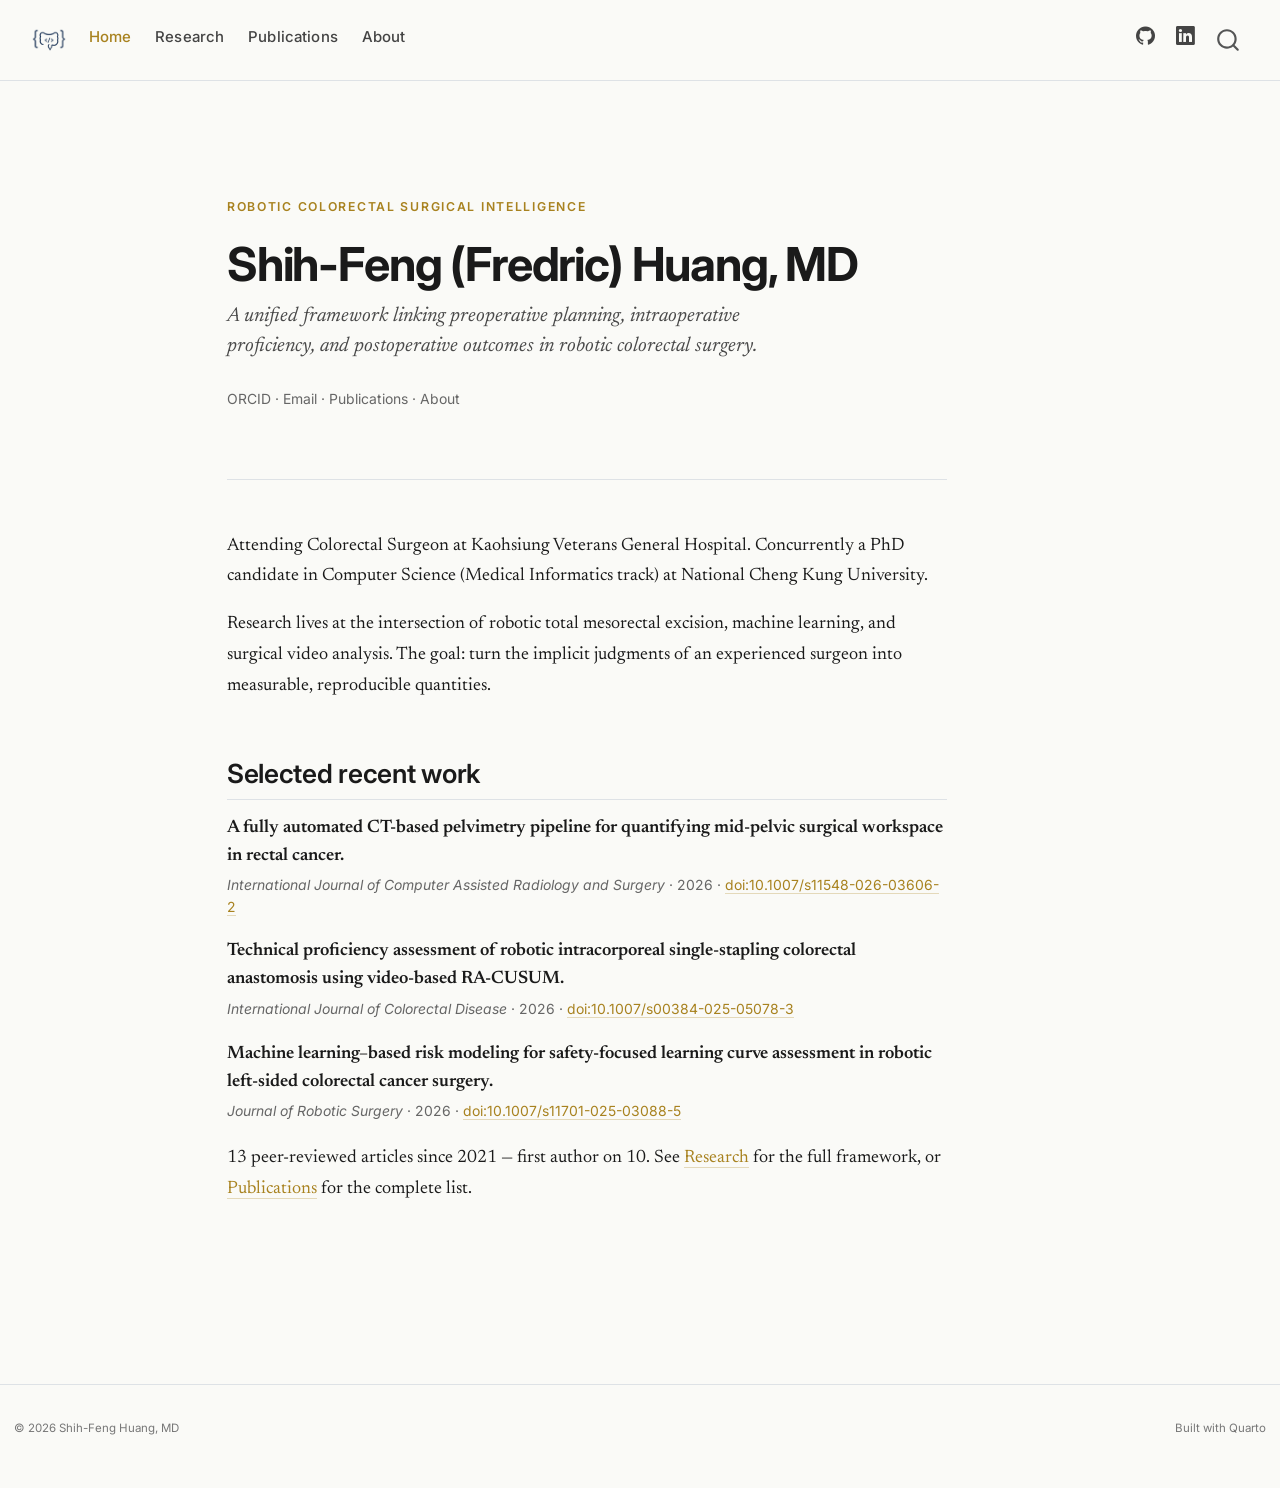
==== commit ed8026c1: "feat: add public email to hero links Co-Authored-By: Claude Fable 5 <noreply@anthropic.com>" ====
--- a/docs/index.html
+++ b/docs/index.html
@@ -162,7 +162,7 @@
 <p>A unified framework linking preoperative planning, intraoperative proficiency, and postoperative outcomes in robotic colorectal surgery.</p>
 </div>
 <div class="hero-links">
-<p><a href="https://orcid.org/0000-0002-8037-4074">ORCID</a> · <a href="./publications.html">Publications</a> · <a href="./about.html">About</a></p>
+<p><a href="https://orcid.org/0000-0002-8037-4074">ORCID</a> · <a href="mailto:drfredrichuang@gmail.com">Email</a> · <a href="./publications.html">Publications</a> · <a href="./about.html">About</a></p>
 </div>
 </section>
 </div>
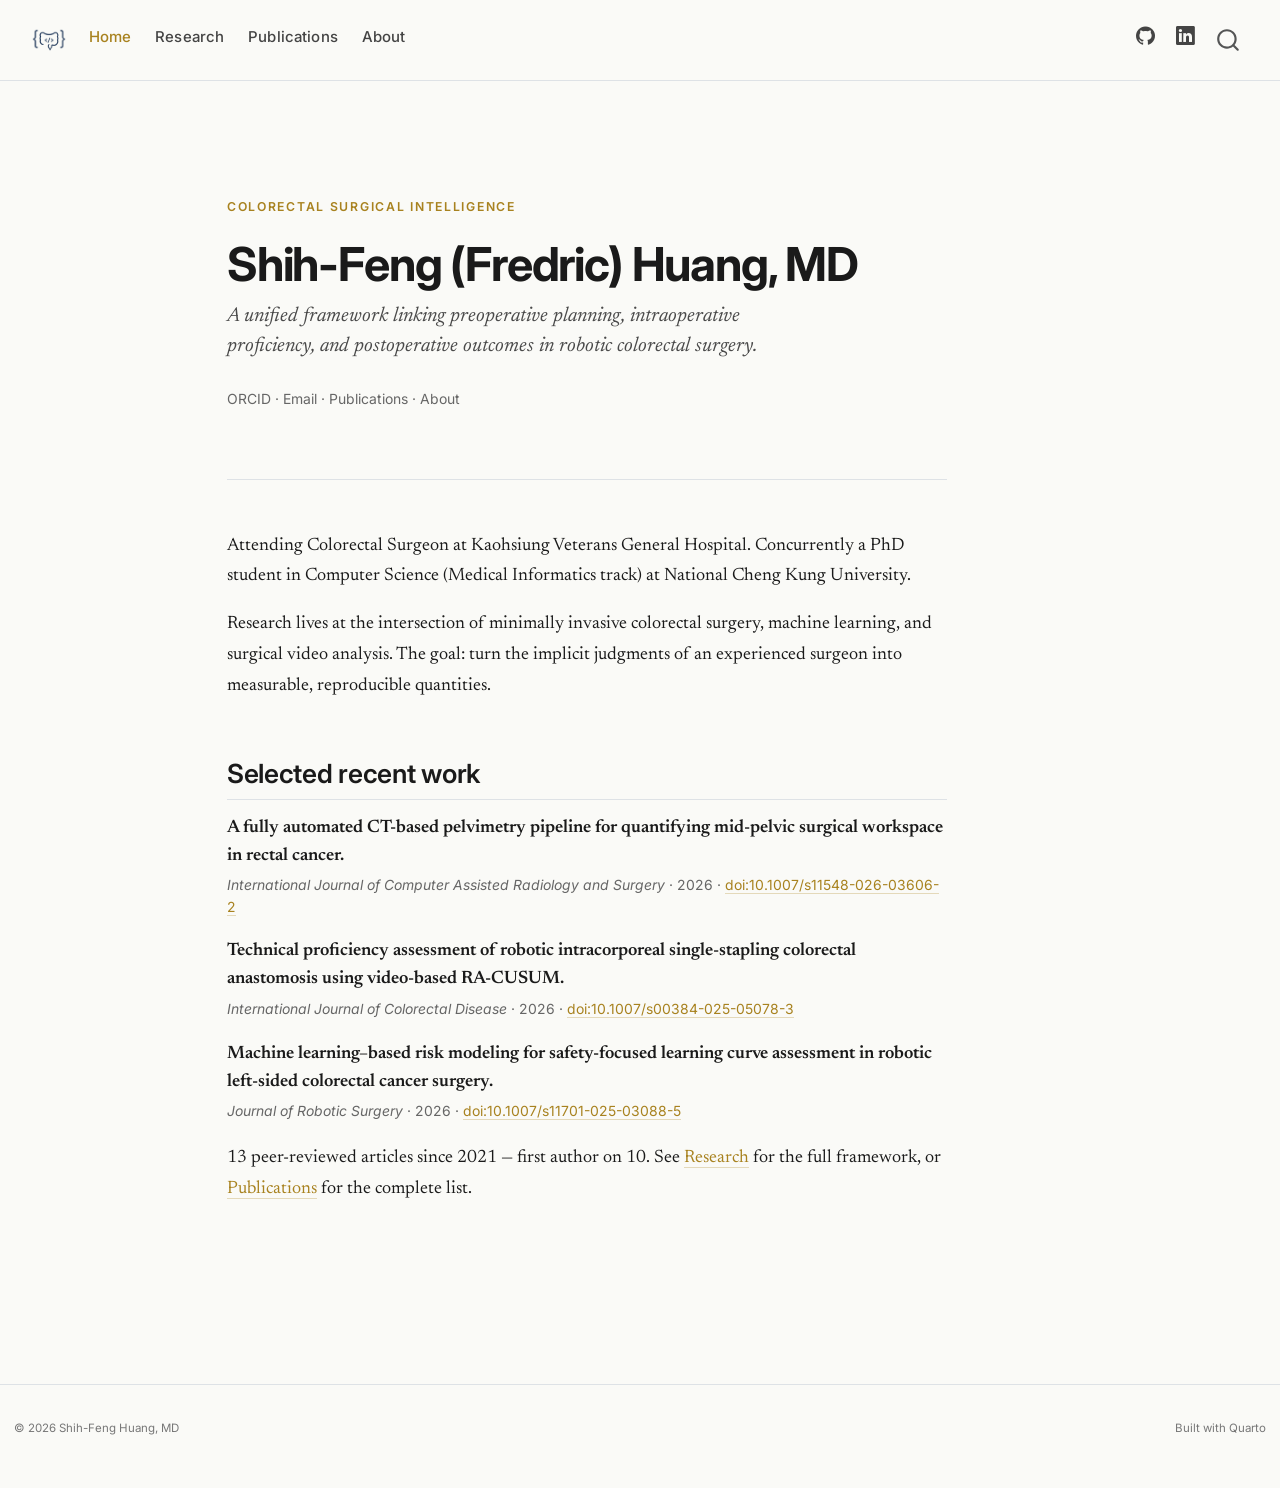
==== commit 72922ab9: "fix: correct academic terminology across site - PhD candidate -> PhD student (qualifying exam not ye" ====
--- a/docs/index.html
+++ b/docs/index.html
@@ -6,7 +6,7 @@
 
 <meta name="viewport" content="width=device-width, initial-scale=1.0, user-scalable=yes">
 
-<meta name="description" content="Shih-Feng (Fredric) Huang, MD — attending colorectal surgeon and CS PhD candidate. Robotic Colorectal Surgical Intelligence: preoperative planning, intraoperative proficiency, postoperative outcomes.">
+<meta name="description" content="Shih-Feng (Fredric) Huang, MD — attending colorectal surgeon and CS PhD student. Colorectal surgical intelligence: preoperative planning, intraoperative proficiency, postoperative outcomes.">
 
 <title>Shih-Feng (Fredric) Huang, MD – Shih-Feng Huang, MD</title>
 <style>
@@ -75,13 +75,13 @@
 
 
 <meta property="og:title" content="Shih-Feng (Fredric) Huang, MD">
-<meta property="og:description" content="Shih-Feng (Fredric) Huang, MD — attending colorectal surgeon and CS PhD candidate. Robotic Colorectal Surgical Intelligence: preoperative planning, intraoperative proficiency, postoperative outcomes.">
+<meta property="og:description" content="Shih-Feng (Fredric) Huang, MD — attending colorectal surgeon and CS PhD student. Colorectal surgical intelligence: preoperative planning, intraoperative proficiency, postoperative outcomes.">
 <meta property="og:image" content="https://research.shihfenghuang.com/assets/favicon-512.png">
 <meta property="og:site_name" content="Shih-Feng Huang, MD">
 <meta property="og:image:height" content="512">
 <meta property="og:image:width" content="512">
 <meta name="twitter:title" content="Shih-Feng (Fredric) Huang, MD">
-<meta name="twitter:description" content="Shih-Feng (Fredric) Huang, MD — attending colorectal surgeon and CS PhD candidate. Robotic Colorectal Surgical Intelligence: preoperative planning, intraoperative proficiency, postoperative outcomes.">
+<meta name="twitter:description" content="Shih-Feng (Fredric) Huang, MD — attending colorectal surgeon and CS PhD student. Colorectal surgical intelligence: preoperative planning, intraoperative proficiency, postoperative outcomes.">
 <meta name="twitter:image" content="https://research.shihfenghuang.com/assets/favicon-512.png">
 <meta name="twitter:card" content="summary">
 <meta name="twitter:image-height" content="512">
@@ -154,7 +154,7 @@
 
 <div class="hero-section">
 <div class="hero-kicker">
-<p>Robotic Colorectal Surgical Intelligence</p>
+<p>Colorectal Surgical Intelligence</p>
 </div>
 <section id="shih-feng-fredric-huang-md" class="level1">
 <h1>Shih-Feng (Fredric) Huang, MD</h1>
@@ -166,8 +166,8 @@
 </div>
 </section>
 </div>
-<p>Attending Colorectal Surgeon at Kaohsiung Veterans General Hospital. Concurrently a PhD candidate in Computer Science (Medical Informatics track) at National Cheng Kung University.</p>
-<p>Research lives at the intersection of robotic total mesorectal excision, machine learning, and surgical video analysis. The goal: turn the implicit judgments of an experienced surgeon into measurable, reproducible quantities.</p>
+<p>Attending Colorectal Surgeon at Kaohsiung Veterans General Hospital. Concurrently a PhD student in Computer Science (Medical Informatics track) at National Cheng Kung University.</p>
+<p>Research lives at the intersection of minimally invasive colorectal surgery, machine learning, and surgical video analysis. The goal: turn the implicit judgments of an experienced surgeon into measurable, reproducible quantities.</p>
 <section id="selected-recent-work" class="level2">
 <h2 class="anchored" data-anchor-id="selected-recent-work">Selected recent work</h2>
 <div class="home-pubs">
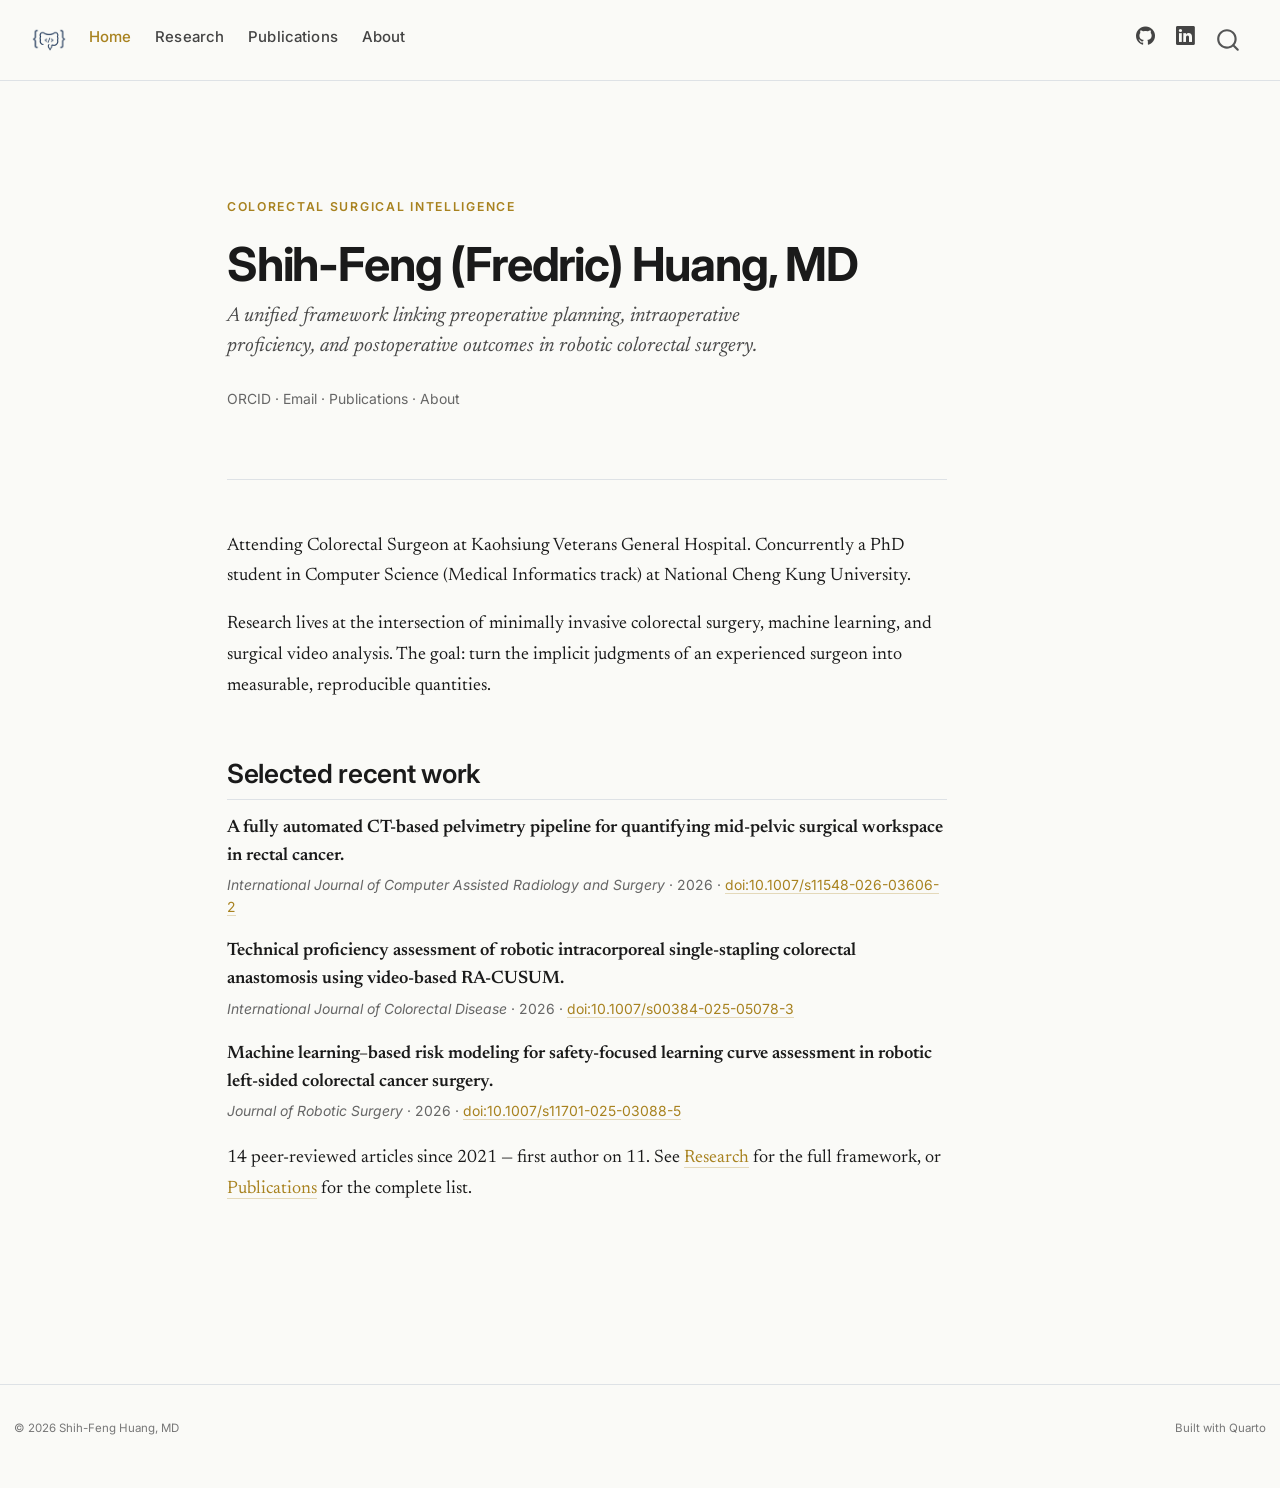
==== commit 09db8667: "feat: add stage III colon cancer adjuvant therapy publication New "Colorectal oncology & outcomes (2" ====
--- a/docs/index.html
+++ b/docs/index.html
@@ -177,7 +177,7 @@
 <li><strong>Machine learning–based risk modeling for safety-focused learning curve assessment in robotic left-sided colorectal cancer surgery.</strong> <span class="pub-meta"><em>Journal of Robotic Surgery</em> · 2026 · <a href="https://doi.org/10.1007/s11701-025-03088-5">doi:10.1007/s11701-025-03088-5</a></span></li>
 </ul>
 </div>
-<p>13 peer-reviewed articles since 2021 — first author on 10. See <a href="./research.html">Research</a> for the full framework, or <a href="./publications.html">Publications</a> for the complete list.</p>
+<p>14 peer-reviewed articles since 2021 — first author on 11. See <a href="./research.html">Research</a> for the full framework, or <a href="./publications.html">Publications</a> for the complete list.</p>
 
 
 </section>
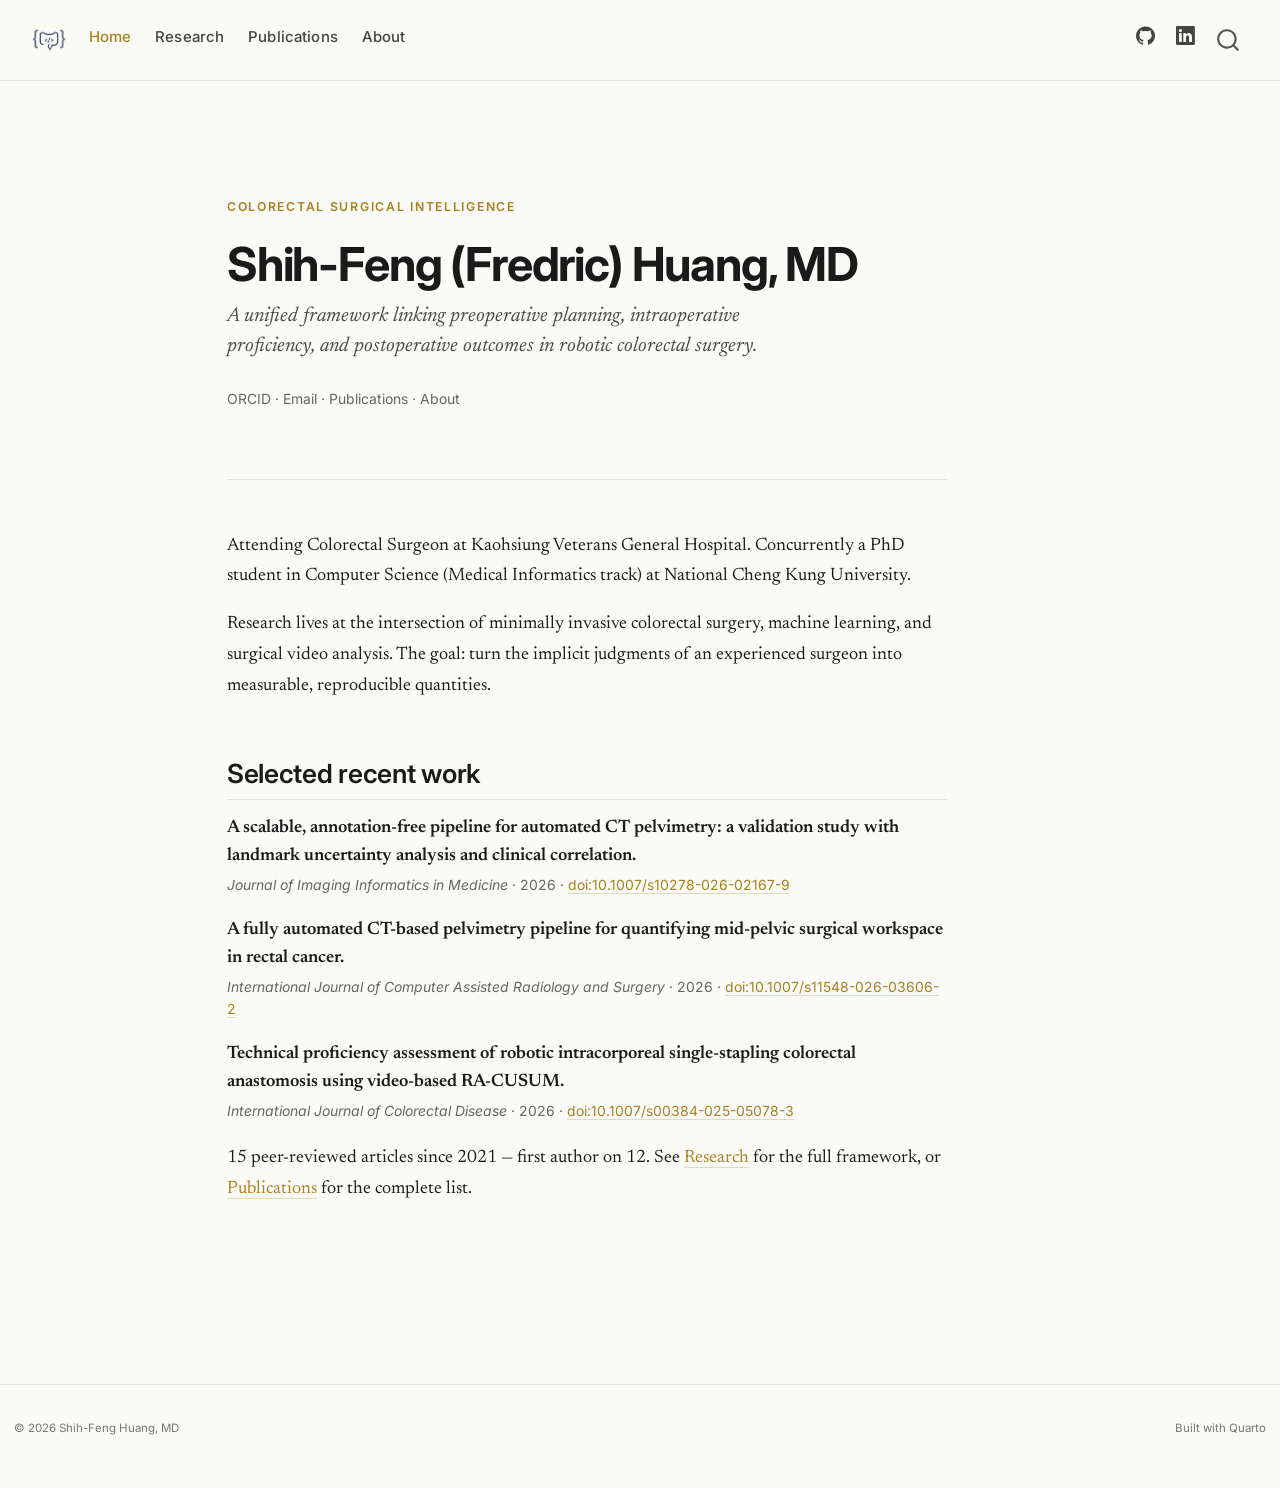
==== commit 903bda01: "feat: add automated CT pelvimetry validation publication" ====
--- a/docs/index.html
+++ b/docs/index.html
@@ -172,12 +172,12 @@
 <h2 class="anchored" data-anchor-id="selected-recent-work">Selected recent work</h2>
 <div class="home-pubs">
 <ul>
+<li><strong>A scalable, annotation-free pipeline for automated CT pelvimetry: a validation study with landmark uncertainty analysis and clinical correlation.</strong> <span class="pub-meta"><em>Journal of Imaging Informatics in Medicine</em> · 2026 · <a href="https://doi.org/10.1007/s10278-026-02167-9">doi:10.1007/s10278-026-02167-9</a></span></li>
 <li><strong>A fully automated CT-based pelvimetry pipeline for quantifying mid-pelvic surgical workspace in rectal cancer.</strong> <span class="pub-meta"><em>International Journal of Computer Assisted Radiology and Surgery</em> · 2026 · <a href="https://doi.org/10.1007/s11548-026-03606-2">doi:10.1007/s11548-026-03606-2</a></span></li>
 <li><strong>Technical proficiency assessment of robotic intracorporeal single-stapling colorectal anastomosis using video-based RA-CUSUM.</strong> <span class="pub-meta"><em>International Journal of Colorectal Disease</em> · 2026 · <a href="https://doi.org/10.1007/s00384-025-05078-3">doi:10.1007/s00384-025-05078-3</a></span></li>
-<li><strong>Machine learning–based risk modeling for safety-focused learning curve assessment in robotic left-sided colorectal cancer surgery.</strong> <span class="pub-meta"><em>Journal of Robotic Surgery</em> · 2026 · <a href="https://doi.org/10.1007/s11701-025-03088-5">doi:10.1007/s11701-025-03088-5</a></span></li>
 </ul>
 </div>
-<p>14 peer-reviewed articles since 2021 — first author on 11. See <a href="./research.html">Research</a> for the full framework, or <a href="./publications.html">Publications</a> for the complete list.</p>
+<p>15 peer-reviewed articles since 2021 — first author on 12. See <a href="./research.html">Research</a> for the full framework, or <a href="./publications.html">Publications</a> for the complete list.</p>
 
 
 </section>
